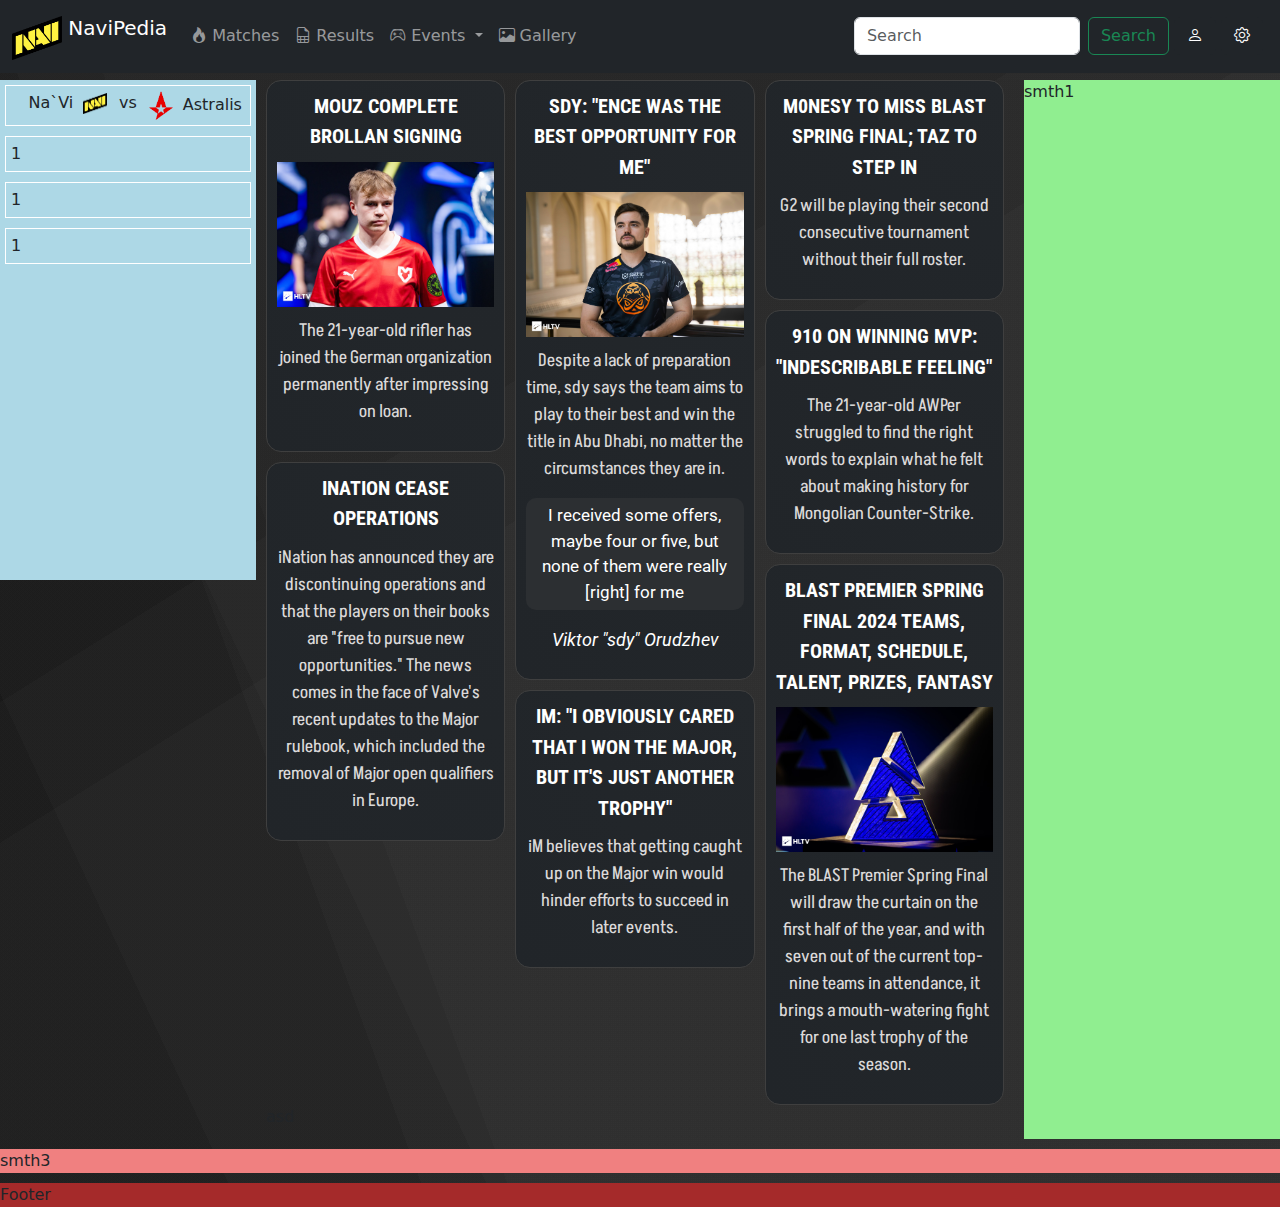
==== index.html @ 89aed293 "first commit" ====
<!DOCTYPE html>
<html lang="en">
<head>
    <meta charset="UTF-8">
    <meta name="viewport" content="width=device-width, initial-scale=1.0">
    <title>NaviPedia</title>
    <link rel="preconnect" href="https://fonts.googleapis.com">
    <link rel="preconnect" href="https://fonts.gstatic.com" crossorigin>
    <link href="https://fonts.googleapis.com/css2?family=Akshar:wght@300..700&family=Bebas+Neue&family=Roboto+Condensed:ital,wght@0,100..900;1,100..900&family=Roboto:ital,wght@0,100;0,300;0,400;0,500;0,700;0,900;1,100;1,300;1,400;1,500;1,700;1,900&display=swap" rel="stylesheet">
    <link rel="icon" href="media/team logo/NAVI_Logo.png">
    <link rel="stylesheet" href="https://cdn.jsdelivr.net/npm/bootstrap-icons@1.11.3/font/bootstrap-icons.min.css">
    <link rel="stylesheet" href="bootstrap-5.3.3-dist\css\bootstrap.min.css">
    <link rel="stylesheet" href="style.css">       
    <script src="bootstrap-5.3.3-dist/js/bootstrap.min.js"></script>
    <script src="bootstrap-5.3.3-dist/js/bootstrap.bundle.min.js"></script>
    <script src="script.js"></script>
</head>
<body>
<header>
<nav class="navbar navbar-expand-lg navbar-dark bg-dark">
  <div class="container-fluid">
    <a class="navbar-brand" href="#"><img src="media/team logo/NAVI_Logo.png" alt="navipedia_logo" class="d-inline-block align-text-top"> NaviPedia</a>
    <button class="navbar-toggler" type="button" data-bs-toggle="offcanvas" data-bs-target="#offcanvasExample" aria-controls="navbarSupportedContent" aria-expanded="false" aria-label="Toggle navigation">
      <span class="navbar-toggler-icon"></span>
    </button>
    <div class="collapse navbar-collapse" id="navbarSupportedContent">
      <ul class="navbar-nav me-auto mb-2 mb-lg-0">
        <li class="nav-item">
          <a class="nav-link" href="#"><i class="bi bi-fire"></i> Matches</a>
        </li>
        <li class="nav-item">
          <a class="nav-link" href="#"><i class="bi bi-file-earmark-spreadsheet"></i> Results</a>
        </li>
        <li class="nav-item dropdown">
          <a class="nav-link dropdown-toggle" href="#" id="navbarDropdown" role="button" data-bs-toggle="dropdown" aria-expanded="false">
            <i class="bi bi-controller"></i> Events
          </a>
          <ul class="dropdown-menu" aria-labelledby="navbarDropdown">
            <li><a class="dropdown-item" href="#">All Events</a></li>
            <li><a class="dropdown-item" href="#">Ongoing</a></li>
            <li><hr class="dropdown-divider"></li>
            <li><a class="dropdown-item" href="#">Archive</a></li>
          </ul>
        </li>
        <li class="nav-item">
          <a class="nav-link" href="#"><i class="bi bi-image"></i> Gallery</a>
        </li>
      </ul>
      <form class="d-flex">
        <input class="form-control me-2" type="search" placeholder="Search" aria-label="Search">
        <button class="btn btn-outline-success" type="submit">Search</button>
      </form>
      <div class="user-wrap">
        <button class="btn btn-dark" type="button">
          <i class="bi bi-person text-white"></i>
        </button>
        <button class="btn btn-dark" type="button">
          <i class="bi bi-gear text-white"></i>
        </button>
      </div>
    </div>
  </div>
</nav>
<div class="offcanvas offcanvas-end" tabindex="-1" id="offcanvasExample" aria-labelledby="offcanvasExampleLabel">
  <div class="offcanvas-header">
    <h5 class="offcanvas-title" id="offcanvasExampleLabel">Menu</h5>
    <div class="user-wrap">
      <button class="btn btn-dark" type="button">
        <i class="bi bi-person text-white"></i>
      </button>
      <button class="btn btn-dark" type="button">
        <i class="bi bi-gear text-white"></i>
      </button>
    </div>
    <button type="button" class="btn-close" data-bs-dismiss="offcanvas" aria-label="Close"></button>
  </div>
  <div class="offcanvas-body" id="offcanvasContent">
    <div class="list-group">
      <button type="button" class="list-group-item list-group-item-action" aria-current="true">
        The current button
      </button>
      <button type="button" class="list-group-item list-group-item-action">News</button>
      <button type="button" class="list-group-item list-group-item-action">Matches</button>
      <button type="button" class="list-group-item list-group-item-action">Results</button>
      <button type="button" class="list-group-item list-group-item-action">Events</button>
      <button type="button" class="list-group-item list-group-item-action">Ranking</button>
      <button type="button" class="list-group-item list-group-item-action">Gallery</button>
    </div>
  </div>
</div>
</header>


<main>
<article>
  <div class="news-container">
    <div class="news-col">
      <div class="news-block">
        <a href="#">
          <p class="news-title">MOUZ COMPLETE BROLLAN SIGNING</p>
          <img src="media/Brollan.png" alt="Brollan">
          <p class="news-text">The 21-year-old rifler has joined the German organization permanently after impressing on loan.</p>
        </a>
      </div>
      <div class="news-block">
        <a href="#">
          <p class="news-title">
            INATION CEASE OPERATIONS
          </p>
          <p class="news-text">
            iNation has announced they are discontinuing operations and that the players on their books are "free to pursue new opportunities." The news comes in the face of Valve's recent updates to the Major rulebook, which included the removal of Major open qualifiers in Europe.
          </p>
        </a>
      </div>
    </div>
    <div class="news-col">
      <div class="news-block">
        <a href="#">
          <p class="news-title">SDY: "ENCE WAS THE BEST OPPORTUNITY FOR ME"</p>
          <img src="media/sdy_ENCE.jpg" alt="sdy">
          <p class="news-text">
            Despite a lack of preparation time, sdy says the team aims to play to their best and win the title in Abu Dhabi, no matter the circumstances they are in.
            <blockquote>
            I received some offers, maybe four or five, but none of them were really [right] for me</blockquote>
            <cite>Viktor "⁠sdy⁠" Orudzhev</cite>
          </p>
        </a>
      </div>
      <div class="news-block">
        <a href="#">
          <p class="news-title">
            IM: "I OBVIOUSLY CARED THAT I WON THE MAJOR, BUT IT'S JUST ANOTHER TROPHY"
          </p>
          <p class="news-text">
            iM believes that getting caught up on the Major win would hinder efforts to succeed in later events.
          </p>
        </a>
      </div>
    </div>
    <div class="news-col">
      <div class="news-block">
        <a href="#">
          <p class="news-title">M0NESY TO MISS BLAST SPRING FINAL; TAZ TO STEP IN</p>
          <p class="news-text">G2 will be playing their second consecutive tournament without their full roster.</p>
        </a>
      </div>
      <div class="news-block">
        <a href="#">
          <p class="news-title">
            910 ON WINNING MVP: "INDESCRIBABLE FEELING"
          </p>
          <p class="news-text">
            The 21-year-old AWPer struggled to find the right words to explain what he felt about making history for Mongolian Counter-Strike.
          </p>
        </a>
      </div>
      <div class="news-block">
        <a href="#">
          <p class="news-title">
            BLAST PREMIER SPRING FINAL 2024 TEAMS, FORMAT, SCHEDULE, TALENT, PRIZES, FANTASY
          </p>
          <img src="media/BlastPremier2.jpg" alt="BlastPremier">
          <p class="news-text">
            The BLAST Premier Spring Final will draw the curtain on the first half of the year, and with seven out of the current top-nine teams in attendance, it brings a mouth-watering fight for one last trophy of the season.
          </p>
        </a>
      </div>
    </div>
  </div>
  asd
</article>
<aside>
  <div class="matches-list">
    <div class="match">
      <div class="team-left">
        <span class="team-name">
          <a href="#">Na`Vi</a>
        </span>
        <span class="team-logo">
          <img src="media/team logo/NAVI_Logo.png" alt="navi">
        </span> 
      </div>
      <div class="versus">vs</div>
      <div class="team-right">
        <span class="team-logo">
          <img src="media/team logo/Astralis_logo.png" alt="Astralis">
        </span>
        <span class="team-name">
          <a href="#">Astralis</a>
        </span>
      </div>
    </div>
    <div class="match">1</div>
    <div class="match">1</div>
    <div class="match">1</div>
  </div>
</aside>
<div class="smth1">smth1</div>
<div class="smth3">smth3</div>
<footer>Footer</footer>

</main>
</body>
</html>
---- style.css ----
body, html {
    height: 100%;
    width: 100%;
}

body {
    margin: 0;
    position: relative;/* елемент буде розташований в нормальному потоці документа, але ви зможете змістити його з цієї позиції, використовуючи властивості top, right, bottom, і left.*/
    background-color: #1b1b1b;/*Основний фон, нижче лише для тестів*/
    /* background-color: #212529;
    background-color: white;  */
    
}

.navbar{
    position: fixed;
    width: 100%;
    z-index: 100;
}

.navbar-brand img{
    width: 50px;
}

.user-wrap{
    margin: 0 5px;
}

a {
    text-decoration: none;
    color: inherit;
}

a:hover {
    color: inherit;
}

.offcanvas {
    background-color: #212529;
    color: white;
}

.offcanvas-body{
    padding: 0;
}

.list-group{
    border-radius:0;
}

.list-group button{
    background-color: #212529;
    color: white;
    border-color: #212529;
}

.list-group button:hover{
    background-color: #2e3236;
    color: white;
}

main{
    padding-top: 70px;
    display: grid;
    gap: 10px;
    grid-template-columns: 20% 1fr 20%;
    /* grid-template-columns: 10% 80% 10%; */
    /* grid-template-columns: repeat(auto-fit, minmax(200px, 1fr)); */
    background-image: linear-gradient(148deg, rgba(15, 15, 15,0.04) 0%, rgba(15, 15, 15,0.04) 35%,rgba(113, 113, 113,0.04) 35%, rgba(113, 113, 113,0.04) 42%,rgba(210, 210, 210,0.04) 42%, rgba(210, 210, 210,0.04) 100%),linear-gradient(70deg, rgba(15, 15, 15,0.04) 0%, rgba(15, 15, 15,0.04) 25%,rgba(113, 113, 113,0.04) 25%, rgba(113, 113, 113,0.04) 30%,rgba(210, 210, 210,0.04) 30%, rgba(210, 210, 210,0.04) 100%),linear-gradient(65deg, rgba(15, 15, 15,0.04) 0%, rgba(15, 15, 15,0.04) 13%,rgba(113, 113, 113,0.04) 13%, rgba(113, 113, 113,0.04) 27%,rgba(210, 210, 210,0.04) 27%, rgba(210, 210, 210,0.04) 100%),linear-gradient(90deg, rgb(27,27,27),rgb(27,27,27));
}

article{
    /* background-color: pink; */
    grid-column: 2;
    grid-row: 2;
    padding-bottom: 10px;
}

aside{
    background-color:lightblue;
    grid-column: 1;
    grid-row: 2;
    height: 500px;
}

.smth1{
    background-color: lightgreen;
    grid-column: 3;
    grid-row: 2;
}

.smth3{
    background-color: lightcoral;
    grid-column: 1/4;
    grid-row: 3;
}

footer{
    background-color: brown;
    grid-column: 1/4;
    grid-row: 4;
}

@media (max-width:800px){
    main {
        grid-template-columns: 30% 1fr;
        grid-template-rows: auto auto auto auto auto;
    }
    header {grid-column: 1 / 3;}
    aside {grid-column: 1 / 2; grid-row: 2;}
    article {grid-column: 2 / 3; grid-row: 2;}
    .smth1 {grid-column: 1 / 3; grid-row: 3;}
    .smth3 {grid-column: 1 / 3; grid-row: 5;}
    footer{grid-column: 1 / 3;grid-row: 6;}
}

@media (max-width: 600px) {
    main {
        display: flex;
        flex-direction: column;
    }
    header,
    article,
    aside,
    .smth,
    .smth3,
    footer {
        grid-column: auto;
        grid-row: auto;
    }
    aside {order: 1;}
    .smth {order: 2;}
    article {order: 3;}
    .smth3 {order: 4;}
    footer {order: 5;}
}

.events-info{
    width: 500px;
    box-shadow: 0px 0px 5px black;
}

.events-carousel{
    width: 100%;
}

.events-info-bottom{
    display: flex;
    flex-direction: row;
    height: 50px;
    width: 100%;
}

.events-info-btn {
    width: 33.33%;
    background-color: #232a30;
    color: white;
    justify-content: center;
    align-items: center;
    display: flex;
    font-size: 18px;
    border-right: 1px solid #505f6c;
    box-shadow: inset 0px 0px 2px black;
}
.events-info-btn:last-child {
    border-right: none;
}
.events-info-btn:hover{
    background-color: #161a1f;
    color:white;
}

/* .bdays-info{
    width: 500px;
} */

.image-container {
    position: relative;
    display: inline-block;
}

.image-container img {
    display: block;
    width: 100%;
    height: auto;
}

.image-container::before {/* РОЗІБРАТИСЯ З ЦИМ */
    content: '';
    position: absolute;
    width: 100%;
    height: 100%;
    box-shadow: inset 0 0 100px rgba(0, 0, 0, 1);
    pointer-events: none;
}


.news-container {
    width:100%;
    display: flex;
    flex-direction: row;
  flex-wrap: wrap; /* Розбиваємо на колонки */
    gap: 10px;
}

.news-col {
    display: flex;
    flex-direction: column;
    width:calc(33.333333% - 10px);
    gap:10px;
}

.news-block {
    border: 1px solid #3f3f3f;
    padding: 10px;
    text-align: center;
    background: radial-gradient(ellipse at 100% 0%, rgba(35, 39, 43, 1) 0%, rgba(33, 37, 41, 1) 100%);
    /* background-color: #212529; */
    color: white;
    font-family: Roboto !important;
    border-radius: 15px;
    transition: 0.5s, 0.5s;
}

.news-block:hover{
    transform: scale(1.03, 1.03);
}

.news-title{
    margin-bottom: 10px;
    font-weight: bold;
    font-size: calc(9px + 17 * (100vw / 1920));
    font-family: Roboto Condensed;
}

.news-text{
    margin-top: 10px;
    font-size: calc(8px + 15 * (100vw / 1920));
    font-family: Akshar;
    color: rgb(219, 217, 217);
}

.news-block img{
    width: 100%;
    box-shadow: inset 0 0 100px rgba(0, 0, 0, 1);
}

@media (min-width: 600px) and (max-width: 900px){
    .news-block img{
        display:none;
    }   

.news-text{
    margin-top: 0;
}
}

blockquote{
    background-color: #2c2f32;
    border-radius:10px;
    padding: 5px;
    font-size: calc(7px + 15 * (100vw / 1920));
}

cite{
    font-size: calc(8px + 15 * (100vw / 1920));
}

/* .item1 { grid-column: 1 / 3; grid-row: 1 / 3; }
.item2 { grid-column: 3 / 5; grid-row: 1 / 4; }
.item3 { grid-column: 5 / 7; grid-row: 1 / 2; }
.item4 { grid-column: 5 / 7; grid-row: 2 / 4; }
.item5 { grid-column: 1 / 3; grid-row: 3 / 5; }
.item6 { grid-column: 3 / 5; grid-row: 4 / 5; }
.item7 { grid-column: 5 / 7; grid-row: 4 / 5; } */

.matches-list{
    display: flex;
    flex-direction: column;
}

.match{
    display: flex;
    flex-direction: row;
    border: 1px solid white;
    margin: 5px;
    padding: 5px;
}

.team-left{
    margin-right: 5%;
    flex: 1;
    text-align: right;
}

.team-right{
    margin-left: 5%;
    text-align: left;
    flex: 1;
}

.team-left img{
    width: 25%;
    margin-left: 5px;
}
.team-right img{
    width: 25%;
    margin-right: 5px;
}
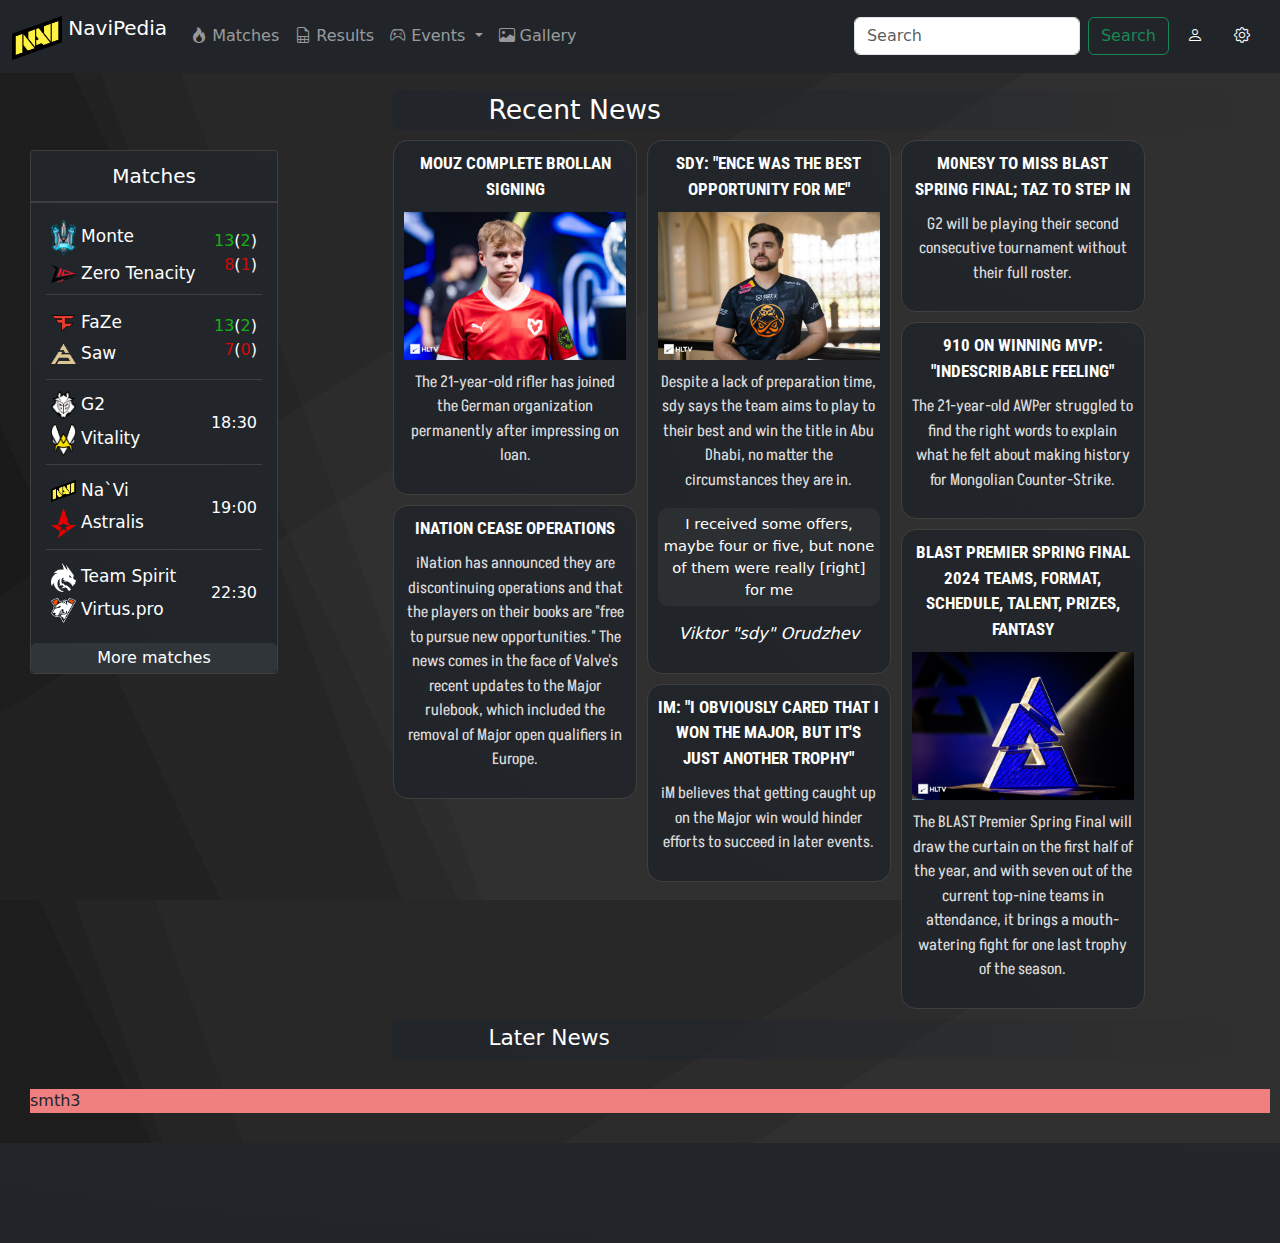
==== commit a4513e2b: "Second commit" ====
--- a/index.html
+++ b/index.html
@@ -93,6 +93,9 @@
 
 <main>
 <article>
+  <div class="news-block-title" id="recent-news">
+    Recent News
+  </div>
   <div class="news-container">
     <div class="news-col">
       <div class="news-block">
@@ -167,38 +170,187 @@
       </div>
     </div>
   </div>
-  asd
+  <div class="news-block-title" id="later-news">
+    Later News
+  </div>
 </article>
 <aside>
+  <p class="matches-title">
+    Matches
+  </p>
   <div class="matches-list">
-    <div class="match">
-      <div class="team-left">
-        <span class="team-name">
-          <a href="#">Na`Vi</a>
-        </span>
-        <span class="team-logo">
-          <img src="media/team logo/NAVI_Logo.png" alt="navi">
-        </span> 
-      </div>
-      <div class="versus">vs</div>
-      <div class="team-right">
-        <span class="team-logo">
-          <img src="media/team logo/Astralis_logo.png" alt="Astralis">
-        </span>
-        <span class="team-name">
-          <a href="#">Astralis</a>
-        </span>
-      </div>
-    </div>
-    <div class="match">1</div>
-    <div class="match">1</div>
-    <div class="match">1</div>
-  </div>
+    <a href="#" class="matches-link">
+      <div class="match">
+        <div class="team-rows">
+          <div class="team-info">
+            <span class="team-logo">
+              <img src="media/team logo/Monte_logo.png" alt="Monte">
+            </span>
+            <span class="team-name">
+              Monte
+            </span>
+          </div>
+          <div class="team-info">
+            <span class="team-logo">
+              <img src="media/team logo/Zero_Tenacity_Logo.png" alt="Zero Tenacity">
+            </span>
+            <span class="team-name">
+              Zero Tenacity
+            </span>
+          </div>
+        </div>
+        <div class="match-info">
+          <div class="match-score">
+            <span class="score-map win">
+              13
+            </span>
+            (
+            <span class="score-game win">
+              2
+            </span>
+            )
+          </div>
+          <div class="match-score">
+            <span class="score-map loose">
+              8
+            </span>
+            (
+            <span class="score-game loose">
+              1
+            </span>
+            )
+          </div>
+        </div>
+      </div>
+    </a>
+    <a href="#" class="matches-link">
+      <div class="match">
+        <div class="team-rows">
+          <div class="team-info">
+            <span class="team-logo">
+              <img src="media/team logo/Faze_Clan.svg" alt="FaZe">
+            </span>
+            <span class="team-name">
+              FaZe
+            </span>
+          </div>
+          <div class="team-info">
+            <span class="team-logo">
+              <img src="media/team logo/SAW_Logo.png" alt="SAW">
+            </span>
+            <span class="team-name">
+              Saw
+            </span>
+          </div>
+        </div>
+        <div class="match-info">
+          <div class="match-score">
+            <span class="score-map win">
+              13
+            </span>
+            (
+            <span class="score-game win">
+              2
+            </span>
+            )
+          </div>
+          <div class="match-score">
+            <span class="score-map loose">
+              7
+            </span>
+            (
+            <span class="score-game loose">
+              0
+            </span>
+            )
+          </div>
+        </div>
+      </div>
+    </a>
+    <a href="#" class="matches-link">
+      <div class="match">
+        <div class="team-rows">
+          <div class="team-info">
+            <span class="team-logo">
+              <img src="media/team logo/G2_Logo.png" alt="g2">
+            </span>
+            <span class="team-name">
+              G2
+            </span>
+          </div>
+          <div class="team-info">
+            <span class="team-logo">
+              <img src="media/team logo/Team_Vitality_logo.png" alt="Vitality">
+            </span>
+            <span class="team-name">
+              Vitality
+            </span>
+          </div>
+        </div>
+        <div class="match-info">
+          18:30
+        </div>
+      </div>
+    </a>
+    <a href="#" class="matches-link">
+      <div class="match">
+        <div class="team-rows">
+          <div class="team-info">
+            <span class="team-logo">
+              <img src="media/team logo/NAVI_Logo.png" alt="navi">
+            </span>
+            <span class="team-name">
+              Na`Vi
+            </span>
+          </div>
+          <div class="team-info">
+            <span class="team-logo">
+              <img src="media/team logo/Astralis_logo.png" alt="Astralis">
+            </span>
+            <span class="team-name">
+              Astralis
+            </span>
+          </div>
+        </div>
+        <div class="match-info">
+          19:00
+        </div>
+      </div>
+    </a>
+    <a href="#" class="matches-link">
+      <div class="match">
+        <div class="team-rows">
+          <div class="team-info">
+            <span class="team-logo">
+              <img src="media/team logo/Team_Spirit_Logo.png" alt="Team Spirit">
+            </span>
+            <span class="team-name">
+              Team Spirit
+            </span>
+          </div>
+          <div class="team-info">
+            <span class="team-logo">
+              <img src="media/team logo/Virtus.pro_Logo.png" alt="Virtus.pro">
+            </span>
+            <span class="team-name">
+              Virtus.pro
+            </span>
+          </div>
+        </div>
+        <div class="match-info">
+          22:30
+        </div>
+      </div>
+    </div>
+  </a>
+  <a href="#" class="button-a">
+    More matches
+  </a>
 </aside>
-<div class="smth1">smth1</div>
 <div class="smth3">smth3</div>
-<footer>Footer</footer>
-
 </main>
+<footer>
+  
+</footer>
 </body>
 </html>--- a/style.css
+++ b/style.css
@@ -9,7 +9,7 @@
     background-color: #1b1b1b;/*Основний фон, нижче лише для тестів*/
     /* background-color: #212529;
     background-color: white;  */
-    
+    background-image: linear-gradient(148deg, rgba(15, 15, 15,0.04) 0%, rgba(15, 15, 15,0.04) 35%,rgba(113, 113, 113,0.04) 35%, rgba(113, 113, 113,0.04) 42%,rgba(210, 210, 210,0.04) 42%, rgba(210, 210, 210,0.04) 100%),linear-gradient(70deg, rgba(15, 15, 15,0.04) 0%, rgba(15, 15, 15,0.04) 25%,rgba(113, 113, 113,0.04) 25%, rgba(113, 113, 113,0.04) 30%,rgba(210, 210, 210,0.04) 30%, rgba(210, 210, 210,0.04) 100%),linear-gradient(65deg, rgba(15, 15, 15,0.04) 0%, rgba(15, 15, 15,0.04) 13%,rgba(113, 113, 113,0.04) 13%, rgba(113, 113, 113,0.04) 27%,rgba(210, 210, 210,0.04) 27%, rgba(210, 210, 210,0.04) 100%),linear-gradient(90deg, rgb(27,27,27),rgb(27,27,27));
 }
 
 .navbar{
@@ -52,6 +52,11 @@
     background-color: #212529;
     color: white;
     border-color: #212529;
+    border-bottom: 1px solid #3f3f3f;
+}
+
+.list-group button:first-child{
+    border-top: 1px solid #3f3f3f;
 }
 
 .list-group button:hover{
@@ -60,33 +65,31 @@
 }
 
 main{
-    padding-top: 70px;
+    padding: 70px 10px 30px 30px;
     display: grid;
-    gap: 10px;
-    grid-template-columns: 20% 1fr 20%;
+    gap: 20px;
+    grid-template-columns: 20% 1fr;
     /* grid-template-columns: 10% 80% 10%; */
     /* grid-template-columns: repeat(auto-fit, minmax(200px, 1fr)); */
-    background-image: linear-gradient(148deg, rgba(15, 15, 15,0.04) 0%, rgba(15, 15, 15,0.04) 35%,rgba(113, 113, 113,0.04) 35%, rgba(113, 113, 113,0.04) 42%,rgba(210, 210, 210,0.04) 42%, rgba(210, 210, 210,0.04) 100%),linear-gradient(70deg, rgba(15, 15, 15,0.04) 0%, rgba(15, 15, 15,0.04) 25%,rgba(113, 113, 113,0.04) 25%, rgba(113, 113, 113,0.04) 30%,rgba(210, 210, 210,0.04) 30%, rgba(210, 210, 210,0.04) 100%),linear-gradient(65deg, rgba(15, 15, 15,0.04) 0%, rgba(15, 15, 15,0.04) 13%,rgba(113, 113, 113,0.04) 13%, rgba(113, 113, 113,0.04) 27%,rgba(210, 210, 210,0.04) 27%, rgba(210, 210, 210,0.04) 100%),linear-gradient(90deg, rgb(27,27,27),rgb(27,27,27));
+    
 }
 
 article{
-    /* background-color: pink; */
     grid-column: 2;
     grid-row: 2;
     padding-bottom: 10px;
 }
 
 aside{
-    background-color:lightblue;
+    /* background-color:#2d3844; */
+    background: radial-gradient(ellipse at 100% 0%, rgba(35, 39, 43, 1) 0%, rgba(33, 37, 41, 1) 100%);
+    color: white;
     grid-column: 1;
     grid-row: 2;
-    height: 500px;
-}
-
-.smth1{
-    background-color: lightgreen;
-    grid-column: 3;
-    grid-row: 2;
+    height: fit-content;
+    border-radius: 4px;
+    border: 1px solid #3f3f3f;
+    margin-top: 60px;
 }
 
 .smth3{
@@ -96,9 +99,251 @@
 }
 
 footer{
-    background-color: brown;
-    grid-column: 1/4;
-    grid-row: 4;
+    background: radial-gradient(ellipse at 100% 0%, rgba(35, 39, 43, 1) 0%, rgba(33, 37, 41, 1) 100%);
+    height: 100px;
+    color: white;
+}
+
+.events-info{
+    width: 500px;
+    box-shadow: 0px 0px 5px black;
+}
+
+.events-carousel{
+    width: 100%;
+}
+
+.events-info-bottom{
+    display: flex;
+    flex-direction: row;
+    height: 50px;
+    width: 100%;
+}
+
+.events-info-btn {
+    width: 33.33%;
+    background-color: #232a30;
+    color: white;
+    justify-content: center;
+    align-items: center;
+    display: flex;
+    font-size: 18px;
+    border-right: 1px solid #505f6c;
+    box-shadow: inset 0px 0px 2px black;
+}
+.events-info-btn:last-child {
+    border-right: none;
+}
+.events-info-btn:hover{
+    background-color: #161a1f;
+    color:white;
+}
+
+.image-container {
+    position: relative;
+    display: inline-block;
+}
+
+.image-container img {
+    display: block;
+    width: 100%;
+    height: auto;
+}
+
+.image-container::before {/* РОЗІБРАТИСЯ З ЦИМ */
+    content: '';
+    position: absolute;
+    width: 100%;
+    height: 100%;
+    box-shadow: inset 0 0 100px rgba(0, 0, 0, 1);
+    pointer-events: none;
+}
+
+.news-block-title{
+    display: flex;
+    align-items: center;
+    padding-left: 10%;
+    color: white;
+    background: linear-gradient(90deg, rgba(34, 38, 43, 1) 0%, rgba(34, 38, 43, 0) 100%);
+    /* border: 1px solid #3f3f3f; */
+    height: 40px;
+    border-radius: 4px;
+    margin-left: 10%;
+}
+
+#recent-news{
+    font-size: calc(18px + 13 * (100vw / 1920));
+}
+
+#later-news{
+    font-size: calc(15px + 10 * (100vw / 1920));
+    height: 40px;
+}
+
+.news-container {
+    width:90%;
+    display: flex;
+    flex-direction: row;
+    flex-wrap: wrap;
+    gap: 10px;
+    margin: 10px 0;
+    padding-left: 10%;
+}
+
+.news-col {
+    display: flex;
+    flex-direction: column;
+    width:calc(33.333333% - 10px);
+    gap:10px;
+}
+
+.news-block {
+    border: 1px solid #3f3f3f;
+    padding: 10px;
+    text-align: center;
+    background: radial-gradient(ellipse at 100% 0%, rgba(35, 39, 43, 1) 0%, rgba(33, 37, 41, 1) 100%);
+    /* background-color: #212529; */
+    color: white;
+    border-radius: 15px;
+    transition: 0.5s, 0.5s;
+}
+
+.news-block:hover{
+    transform: scale(1.03, 1.03);
+}
+
+.news-title{
+    margin-bottom: 10px;
+    font-weight: bold;
+    font-size: calc(7px + 15 * (100vw / 1920));
+    font-family: Roboto Condensed;
+}
+
+.news-text{
+    margin-top: 10px;
+    font-size: calc(7px + 14 * (100vw / 1920));
+    font-family: Akshar;
+    color: rgb(219, 217, 217);
+}
+
+.news-block img{
+    width: 100%;
+    box-shadow: inset 0 0 100px rgba(0, 0, 0, 1);
+}
+
+blockquote{
+    background-color: #2c2f32;
+    border-radius:10px;
+    padding: 5px;
+    font-size: calc(6px + 13 * (100vw / 1920));
+}
+
+cite{
+    font-size: calc(7px + 14 * (100vw / 1920));
+}
+
+.matches-title{
+    margin: 10px 0 0 0;
+    padding-bottom: 10px;
+    display: flex;
+    align-items: center;
+    justify-content: center;
+    font-size: calc(14px + 9 * (100vw / 1920));
+    border-bottom: 2px solid #3f3f3f;
+    background-color: #22262B;
+}
+
+.matches-list{
+    display: flex;
+    flex-direction: column;
+    gap: 15px;
+    padding: 15px;
+}
+
+.match{
+    display: flex;
+    flex-direction: row;
+    padding: 5px;
+    height: 70px;
+    justify-content: space-between;
+    align-items: center;
+    position: relative;
+}
+
+.matches-link {
+    position: relative;
+}
+
+.matches-link::after {
+    content: '';
+    position: absolute;
+    left: 0;
+    bottom: -7px;
+    width: 100%;
+    border-bottom: 1px solid #3f3f3f;
+}
+
+.matches-link:nth-last-child(1)::after {
+    content: none;
+}
+
+.matches-link:hover{
+    background-color: #292D30;
+}
+
+.team-rows{
+    display: flex;
+    flex-direction: column;
+    gap: 5px;
+    /* border: 1px solid red; */
+}
+
+.team-logo img{
+    width: 25px;
+}
+
+.team-name{
+    font-size: calc(11px + 9 * (100vw / 1920));
+}
+
+.match-info{
+    display: flex;
+    flex-direction: column;
+    align-items: flex-end;
+    justify-content: right;
+    /* border: 1px solid blue; */
+}
+
+.match-score{
+    display: flex;
+    flex-direction: row;
+}
+
+.win{
+    color: rgb(20, 179, 20);
+}
+
+.loose{
+    color: #cb0c0c;
+}
+
+.button-a {
+    display: flex;
+    font-size: 16px;
+    color: white;
+    background-color: #303539;
+    align-items: center;
+    justify-content: center;
+    border-radius: 5px;
+    border: 1px solid #303539;
+    transition: background-color 0.3s, border-color 0.3s;
+    width: 100%;
+    height: 30px;
+}
+
+.button-a:hover {
+    background-color: #292D30;
+    border-color: #292D30;
 }
 
 @media (max-width:800px){
@@ -133,116 +378,26 @@
     article {order: 3;}
     .smth3 {order: 4;}
     footer {order: 5;}
-}
-
-.events-info{
-    width: 500px;
-    box-shadow: 0px 0px 5px black;
-}
-
-.events-carousel{
-    width: 100%;
-}
-
-.events-info-bottom{
-    display: flex;
-    flex-direction: row;
-    height: 50px;
-    width: 100%;
-}
-
-.events-info-btn {
-    width: 33.33%;
-    background-color: #232a30;
-    color: white;
-    justify-content: center;
-    align-items: center;
-    display: flex;
-    font-size: 18px;
-    border-right: 1px solid #505f6c;
-    box-shadow: inset 0px 0px 2px black;
-}
-.events-info-btn:last-child {
-    border-right: none;
-}
-.events-info-btn:hover{
-    background-color: #161a1f;
-    color:white;
-}
-
-/* .bdays-info{
-    width: 500px;
-} */
-
-.image-container {
-    position: relative;
-    display: inline-block;
-}
-
-.image-container img {
-    display: block;
-    width: 100%;
-    height: auto;
-}
-
-.image-container::before {/* РОЗІБРАТИСЯ З ЦИМ */
-    content: '';
-    position: absolute;
-    width: 100%;
-    height: 100%;
-    box-shadow: inset 0 0 100px rgba(0, 0, 0, 1);
-    pointer-events: none;
-}
-
-
-.news-container {
-    width:100%;
-    display: flex;
-    flex-direction: row;
-  flex-wrap: wrap; /* Розбиваємо на колонки */
-    gap: 10px;
-}
-
-.news-col {
-    display: flex;
-    flex-direction: column;
-    width:calc(33.333333% - 10px);
-    gap:10px;
-}
-
-.news-block {
-    border: 1px solid #3f3f3f;
-    padding: 10px;
-    text-align: center;
-    background: radial-gradient(ellipse at 100% 0%, rgba(35, 39, 43, 1) 0%, rgba(33, 37, 41, 1) 100%);
-    /* background-color: #212529; */
-    color: white;
-    font-family: Roboto !important;
-    border-radius: 15px;
-    transition: 0.5s, 0.5s;
-}
-
-.news-block:hover{
-    transform: scale(1.03, 1.03);
-}
-
-.news-title{
-    margin-bottom: 10px;
-    font-weight: bold;
-    font-size: calc(9px + 17 * (100vw / 1920));
-    font-family: Roboto Condensed;
-}
-
-.news-text{
-    margin-top: 10px;
-    font-size: calc(8px + 15 * (100vw / 1920));
-    font-family: Akshar;
-    color: rgb(219, 217, 217);
-}
-
-.news-block img{
-    width: 100%;
-    box-shadow: inset 0 0 100px rgba(0, 0, 0, 1);
+
+    aside{
+        margin-top: 10px;
+    }
+
+    .matches-list{
+        height: 120px;
+        display: flex;
+        flex-direction: row;
+        overflow-x: scroll;
+    }
+
+    .match{
+        width: 200px;
+    }
+
+    .matches-link::after {
+        border: none;
+    }
+
 }
 
 @media (min-width: 600px) and (max-width: 900px){
@@ -253,57 +408,4 @@
 .news-text{
     margin-top: 0;
 }
-}
-
-blockquote{
-    background-color: #2c2f32;
-    border-radius:10px;
-    padding: 5px;
-    font-size: calc(7px + 15 * (100vw / 1920));
-}
-
-cite{
-    font-size: calc(8px + 15 * (100vw / 1920));
-}
-
-/* .item1 { grid-column: 1 / 3; grid-row: 1 / 3; }
-.item2 { grid-column: 3 / 5; grid-row: 1 / 4; }
-.item3 { grid-column: 5 / 7; grid-row: 1 / 2; }
-.item4 { grid-column: 5 / 7; grid-row: 2 / 4; }
-.item5 { grid-column: 1 / 3; grid-row: 3 / 5; }
-.item6 { grid-column: 3 / 5; grid-row: 4 / 5; }
-.item7 { grid-column: 5 / 7; grid-row: 4 / 5; } */
-
-.matches-list{
-    display: flex;
-    flex-direction: column;
-}
-
-.match{
-    display: flex;
-    flex-direction: row;
-    border: 1px solid white;
-    margin: 5px;
-    padding: 5px;
-}
-
-.team-left{
-    margin-right: 5%;
-    flex: 1;
-    text-align: right;
-}
-
-.team-right{
-    margin-left: 5%;
-    text-align: left;
-    flex: 1;
-}
-
-.team-left img{
-    width: 25%;
-    margin-left: 5px;
-}
-.team-right img{
-    width: 25%;
-    margin-right: 5px;
-}
+}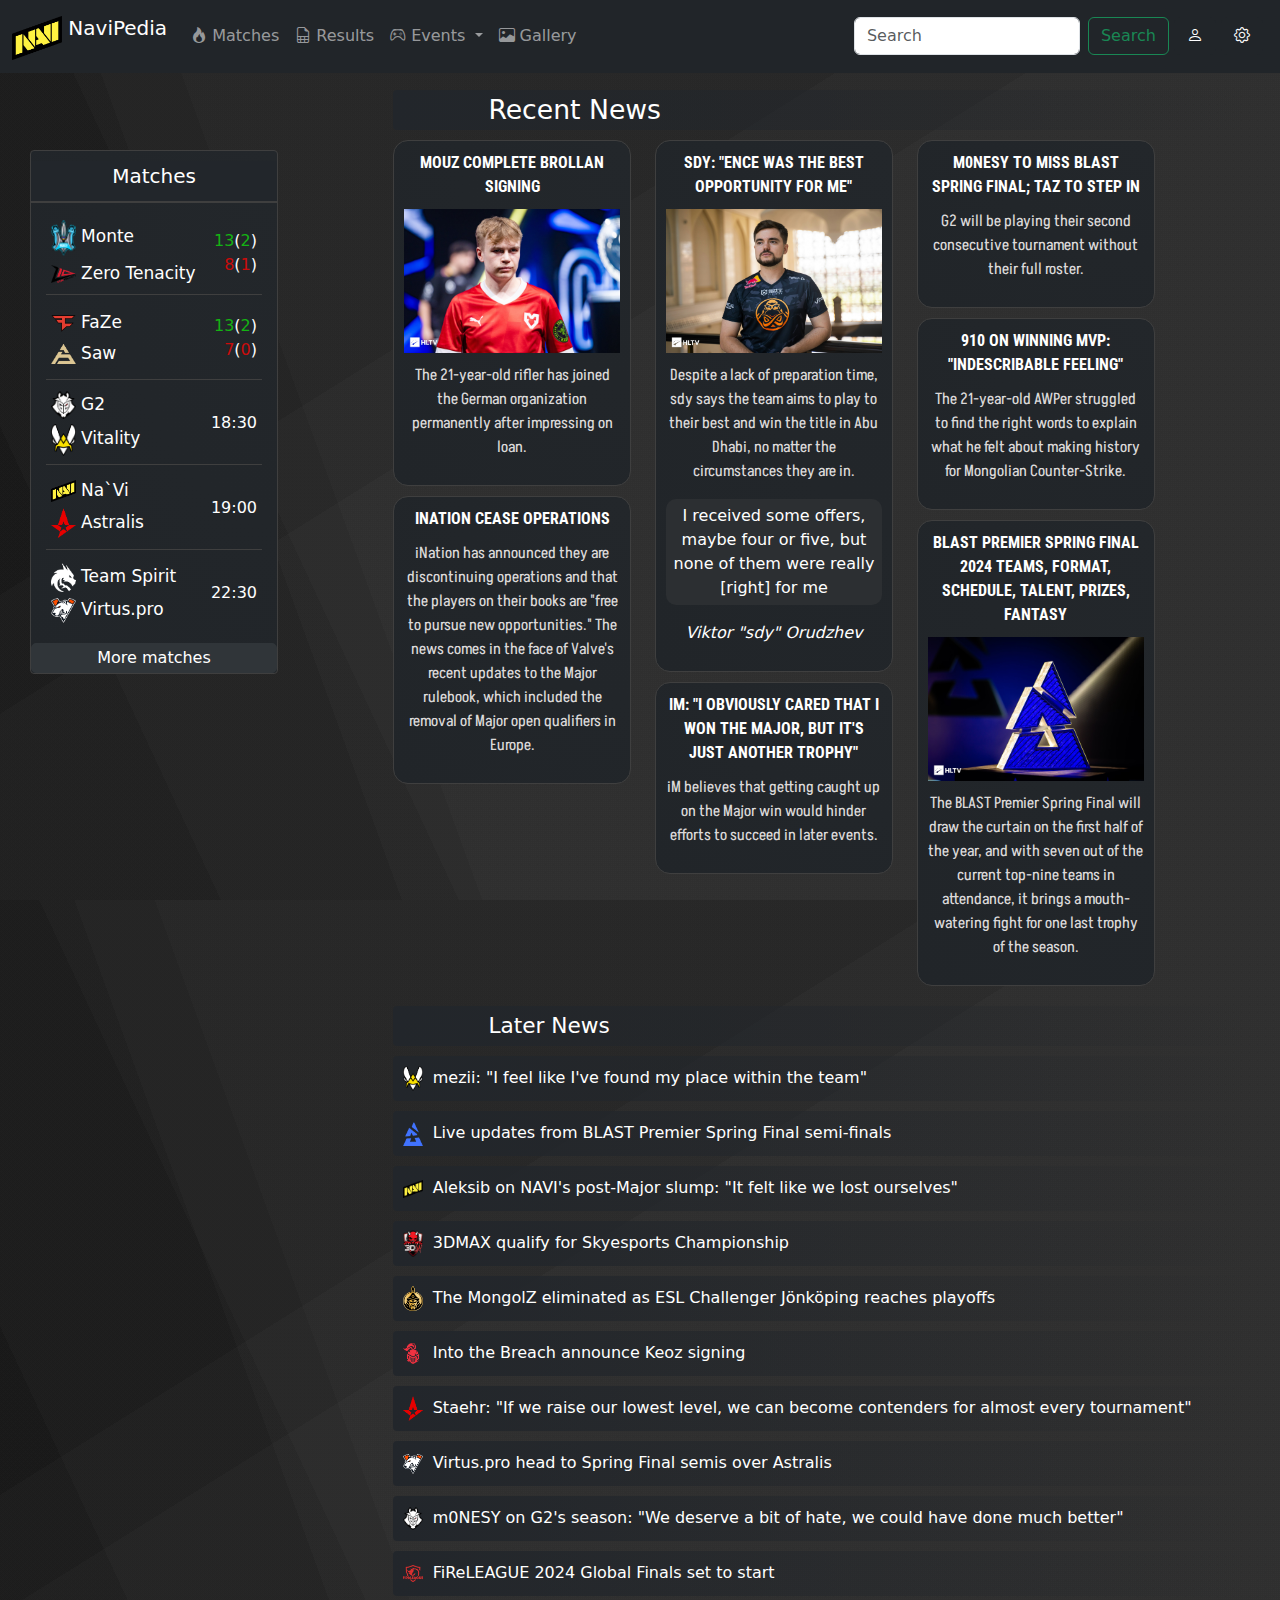
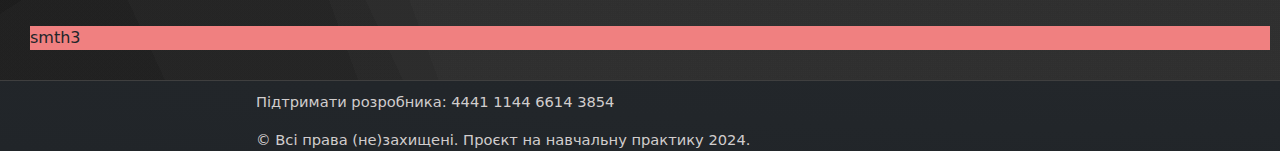
==== commit 74ce7b58: "Додано пізніші новини" ====
--- a/index.html
+++ b/index.html
@@ -97,260 +97,371 @@
     Recent News
   </div>
   <div class="news-container">
-    <div class="news-col">
-      <div class="news-block">
-        <a href="#">
-          <p class="news-title">MOUZ COMPLETE BROLLAN SIGNING</p>
-          <img src="media/Brollan.png" alt="Brollan">
-          <p class="news-text">The 21-year-old rifler has joined the German organization permanently after impressing on loan.</p>
-        </a>
-      </div>
-      <div class="news-block">
-        <a href="#">
-          <p class="news-title">
-            INATION CEASE OPERATIONS
-          </p>
-          <p class="news-text">
-            iNation has announced they are discontinuing operations and that the players on their books are "free to pursue new opportunities." The news comes in the face of Valve's recent updates to the Major rulebook, which included the removal of Major open qualifiers in Europe.
-          </p>
-        </a>
-      </div>
-    </div>
-    <div class="news-col">
-      <div class="news-block">
-        <a href="#">
-          <p class="news-title">SDY: "ENCE WAS THE BEST OPPORTUNITY FOR ME"</p>
-          <img src="media/sdy_ENCE.jpg" alt="sdy">
-          <p class="news-text">
-            Despite a lack of preparation time, sdy says the team aims to play to their best and win the title in Abu Dhabi, no matter the circumstances they are in.
-            <blockquote>
-            I received some offers, maybe four or five, but none of them were really [right] for me</blockquote>
-            <cite>Viktor "⁠sdy⁠" Orudzhev</cite>
-          </p>
-        </a>
-      </div>
-      <div class="news-block">
-        <a href="#">
-          <p class="news-title">
-            IM: "I OBVIOUSLY CARED THAT I WON THE MAJOR, BUT IT'S JUST ANOTHER TROPHY"
-          </p>
-          <p class="news-text">
-            iM believes that getting caught up on the Major win would hinder efforts to succeed in later events.
-          </p>
-        </a>
-      </div>
-    </div>
-    <div class="news-col">
-      <div class="news-block">
-        <a href="#">
-          <p class="news-title">M0NESY TO MISS BLAST SPRING FINAL; TAZ TO STEP IN</p>
-          <p class="news-text">G2 will be playing their second consecutive tournament without their full roster.</p>
-        </a>
-      </div>
-      <div class="news-block">
-        <a href="#">
-          <p class="news-title">
-            910 ON WINNING MVP: "INDESCRIBABLE FEELING"
-          </p>
-          <p class="news-text">
-            The 21-year-old AWPer struggled to find the right words to explain what he felt about making history for Mongolian Counter-Strike.
-          </p>
-        </a>
-      </div>
-      <div class="news-block">
-        <a href="#">
-          <p class="news-title">
-            BLAST PREMIER SPRING FINAL 2024 TEAMS, FORMAT, SCHEDULE, TALENT, PRIZES, FANTASY
-          </p>
-          <img src="media/BlastPremier2.jpg" alt="BlastPremier">
-          <p class="news-text">
-            The BLAST Premier Spring Final will draw the curtain on the first half of the year, and with seven out of the current top-nine teams in attendance, it brings a mouth-watering fight for one last trophy of the season.
-          </p>
-        </a>
+    <div class="row">
+      <div class="col-md-4">
+        <div class="news-col">
+          <div class="news-block">
+            <a href="#">
+              <p class="news-title">MOUZ COMPLETE BROLLAN SIGNING</p>
+              <img src="media/Brollan.png" alt="Brollan">
+              <p class="news-text">The 21-year-old rifler has joined the German organization permanently after impressing on loan.</p>
+            </a>
+          </div>
+          <div class="news-block">
+            <a href="#">
+              <p class="news-title">
+                INATION CEASE OPERATIONS
+              </p>
+              <p class="news-text">
+                iNation has announced they are discontinuing operations and that the players on their books are "free to pursue new opportunities." The news comes in the face of Valve's recent updates to the Major rulebook, which included the removal of Major open qualifiers in Europe.
+              </p>
+            </a>
+          </div>
+        </div>
+      </div>
+      <div class="col-md-4">
+        <div class="news-col">
+          <div class="news-block">
+            <a href="#">
+              <p class="news-title">SDY: "ENCE WAS THE BEST OPPORTUNITY FOR ME"</p>
+              <img src="media/sdy_ENCE.jpg" alt="sdy">
+              <p class="news-text">
+                Despite a lack of preparation time, sdy says the team aims to play to their best and win the title in Abu Dhabi, no matter the circumstances they are in.
+                <blockquote>
+                I received some offers, maybe four or five, but none of them were really [right] for me</blockquote>
+                <cite>Viktor "⁠sdy⁠" Orudzhev</cite>
+              </p>
+            </a>
+          </div>
+          <div class="news-block">
+            <a href="#">
+              <p class="news-title">
+                IM: "I OBVIOUSLY CARED THAT I WON THE MAJOR, BUT IT'S JUST ANOTHER TROPHY"
+              </p>
+              <p class="news-text">
+                iM believes that getting caught up on the Major win would hinder efforts to succeed in later events.
+              </p>
+            </a>
+          </div>
+        </div>
+      </div>
+      <div class="col-md-4">
+        <div class="news-col">
+          <div class="news-block">
+            <a href="#">
+              <p class="news-title">M0NESY TO MISS BLAST SPRING FINAL; TAZ TO STEP IN</p>
+              <p class="news-text">G2 will be playing their second consecutive tournament without their full roster.</p>
+            </a>
+          </div>
+          <div class="news-block">
+            <a href="#">
+              <p class="news-title">
+                910 ON WINNING MVP: "INDESCRIBABLE FEELING"
+              </p>
+              <p class="news-text">
+                The 21-year-old AWPer struggled to find the right words to explain what he felt about making history for Mongolian Counter-Strike.
+              </p>
+            </a>
+          </div>
+          <div class="news-block">
+            <a href="#">
+              <p class="news-title">
+                BLAST PREMIER SPRING FINAL 2024 TEAMS, FORMAT, SCHEDULE, TALENT, PRIZES, FANTASY
+              </p>
+              <img src="media/BlastPremier2.jpg" alt="BlastPremier">
+              <p class="news-text">
+                The BLAST Premier Spring Final will draw the curtain on the first half of the year, and with seven out of the current top-nine teams in attendance, it brings a mouth-watering fight for one last trophy of the season.
+              </p>
+            </a>
+          </div>
+        </div>
       </div>
     </div>
   </div>
   <div class="news-block-title" id="later-news">
     Later News
   </div>
+  <a href="#" class="later-news-block-a">
+    <div class="later-news-block">
+      <div class="later-news-logo">
+        <img src="media/team logo/Team_Vitality_logo.png" alt="Vitality">
+      </div>
+      <div class="later-news-text">
+        mezii: "I feel like I've found my place within the team"
+      </div>
+    </div>
+  </a>
+  <a href="#" class="later-news-block-a">
+    <div class="later-news-block">
+      <div class="later-news-logo">
+        <img src="media/team logo/Blast.png" alt="Blast">
+      </div>
+      <div class="later-news-text">
+        Live updates from BLAST Premier Spring Final semi-finals
+      </div>
+    </div>
+  </a>
+  <a href="#" class="later-news-block-a">
+    <div class="later-news-block">
+      <div class="later-news-logo">
+        <img src="media/team logo/NAVI_Logo.png" alt="navi">
+      </div>
+      <div class="later-news-text">
+        Aleksib on NAVI's post-Major slump: "It felt like we lost ourselves"
+      </div>
+    </div>
+  </a>
+  <a href="#" class="later-news-block-a">
+    <div class="later-news-block">
+      <div class="later-news-logo">
+        <img src="media/team logo/3DMAX_logo.png" alt="3DMAX">
+      </div>
+      <div class="later-news-text">
+        3DMAX qualify for Skyesports Championship
+      </div>
+    </div>
+  </a>
+  <a href="#" class="later-news-block-a">
+    <div class="later-news-block">
+      <div class="later-news-logo">
+        <img src="media/team logo/The_MongolZ_logo.png" alt="The MongolZ">
+      </div>
+      <div class="later-news-text">
+        The MongolZ eliminated as ESL Challenger Jönköping reaches playoffs
+      </div>
+    </div>
+  </a>
+  <a href="#" class="later-news-block-a">
+    <div class="later-news-block">
+      <div class="later-news-logo">
+        <img src="media/team logo/Into_The_Breach_logo.png" alt="Into the Breach">
+      </div>
+      <div class="later-news-text">
+        Into the Breach announce Keoz signing
+      </div>
+    </div>
+  </a>
+  <a href="#" class="later-news-block-a">
+    <div class="later-news-block">
+      <div class="later-news-logo">
+        <img src="media/team logo/Astralis_logo.png" alt="Astralis">
+      </div>
+      <div class="later-news-text">
+        Staehr: "If we raise our lowest level, we can become contenders for almost every tournament"
+      </div>
+    </div>
+  </a>
+  <a href="#" class="later-news-block-a">
+    <div class="later-news-block">
+      <div class="later-news-logo">
+        <img src="media/team logo/Virtus.pro_Logo.png" alt="Virtus.pro">
+      </div>
+      <div class="later-news-text">
+        Virtus.pro head to Spring Final semis over Astralis
+      </div>
+    </div>
+  </a>
+  <a href="#" class="later-news-block-a">
+    <div class="later-news-block">
+      <div class="later-news-logo">
+        <img src="media/team logo/G2_Logo.png" alt="G2">
+      </div>
+      <div class="later-news-text">
+        m0NESY on G2's season: "We deserve a bit of hate, we could have done much better"
+      </div>
+    </div>
+  </a>
+  <a href="#" class="later-news-block-a">
+    <div class="later-news-block">
+      <div class="later-news-logo">
+        <img src="media/team logo/FiReLEAGUE_logo.png" alt="FiReLEAGUE">
+      </div>
+      <div class="later-news-text">
+        FiReLEAGUE 2024 Global Finals set to start
+      </div>
+    </div>
+  </a>
 </article>
 <aside>
-  <p class="matches-title">
-    Matches
-  </p>
-  <div class="matches-list">
-    <a href="#" class="matches-link">
-      <div class="match">
-        <div class="team-rows">
-          <div class="team-info">
-            <span class="team-logo">
-              <img src="media/team logo/Monte_logo.png" alt="Monte">
-            </span>
-            <span class="team-name">
-              Monte
-            </span>
-          </div>
-          <div class="team-info">
-            <span class="team-logo">
-              <img src="media/team logo/Zero_Tenacity_Logo.png" alt="Zero Tenacity">
-            </span>
-            <span class="team-name">
-              Zero Tenacity
-            </span>
-          </div>
-        </div>
-        <div class="match-info">
-          <div class="match-score">
-            <span class="score-map win">
-              13
-            </span>
-            (
-            <span class="score-game win">
-              2
-            </span>
-            )
-          </div>
-          <div class="match-score">
-            <span class="score-map loose">
-              8
-            </span>
-            (
-            <span class="score-game loose">
-              1
-            </span>
-            )
+  <div class="matches">
+    <p class="matches-title">
+      Matches
+    </p>
+    <div class="matches-list">
+      <a href="#" class="matches-link">
+        <div class="match">
+          <div class="team-rows">
+            <div class="team-info">
+              <span class="team-logo">
+                <img src="media/team logo/Monte_logo.png" alt="Monte">
+              </span>
+              <span class="team-name">
+                Monte
+              </span>
+            </div>
+            <div class="team-info">
+              <span class="team-logo">
+                <img src="media/team logo/Zero_Tenacity_Logo.png" alt="Zero Tenacity">
+              </span>
+              <span class="team-name">
+                Zero Tenacity
+              </span>
+            </div>
+          </div>
+          <div class="match-info">
+            <div class="match-score">
+              <span class="score-map win">
+                13
+              </span>
+              (
+              <span class="score-game win">
+                2
+              </span>
+              )
+            </div>
+            <div class="match-score">
+              <span class="score-map loose">
+                8
+              </span>
+              (
+              <span class="score-game loose">
+                1
+              </span>
+              )
+            </div>
+          </div>
+        </div>
+      </a>
+      <a href="#" class="matches-link">
+        <div class="match">
+          <div class="team-rows">
+            <div class="team-info">
+              <span class="team-logo">
+                <img src="media/team logo/Faze_Clan.svg" alt="FaZe">
+              </span>
+              <span class="team-name">
+                FaZe
+              </span>
+            </div>
+            <div class="team-info">
+              <span class="team-logo">
+                <img src="media/team logo/SAW_Logo.png" alt="SAW">
+              </span>
+              <span class="team-name">
+                Saw
+              </span>
+            </div>
+          </div>
+          <div class="match-info">
+            <div class="match-score">
+              <span class="score-map win">
+                13
+              </span>
+              (
+              <span class="score-game win">
+                2
+              </span>
+              )
+            </div>
+            <div class="match-score">
+              <span class="score-map loose">
+                7
+              </span>
+              (
+              <span class="score-game loose">
+                0
+              </span>
+              )
+            </div>
+          </div>
+        </div>
+      </a>
+      <a href="#" class="matches-link">
+        <div class="match">
+          <div class="team-rows">
+            <div class="team-info">
+              <span class="team-logo">
+                <img src="media/team logo/G2_Logo.png" alt="g2">
+              </span>
+              <span class="team-name">
+                G2
+              </span>
+            </div>
+            <div class="team-info">
+              <span class="team-logo">
+                <img src="media/team logo/Team_Vitality_logo.png" alt="Vitality">
+              </span>
+              <span class="team-name">
+                Vitality
+              </span>
+            </div>
+          </div>
+          <div class="match-info">
+            18:30
+          </div>
+        </div>
+      </a>
+      <a href="#" class="matches-link">
+        <div class="match">
+          <div class="team-rows">
+            <div class="team-info">
+              <span class="team-logo">
+                <img src="media/team logo/NAVI_Logo.png" alt="navi">
+              </span>
+              <span class="team-name">
+                Na`Vi
+              </span>
+            </div>
+            <div class="team-info">
+              <span class="team-logo">
+                <img src="media/team logo/Astralis_logo.png" alt="Astralis">
+              </span>
+              <span class="team-name">
+                Astralis
+              </span>
+            </div>
+          </div>
+          <div class="match-info">
+            19:00
+          </div>
+        </div>
+      </a>
+      <a href="#" class="matches-link">
+        <div class="match">
+          <div class="team-rows">
+            <div class="team-info">
+              <span class="team-logo">
+                <img src="media/team logo/Team_Spirit_Logo.png" alt="Team Spirit">
+              </span>
+              <span class="team-name">
+                Team Spirit
+              </span>
+            </div>
+            <div class="team-info">
+              <span class="team-logo">
+                <img src="media/team logo/Virtus.pro_Logo.png" alt="Virtus.pro">
+              </span>
+              <span class="team-name">
+                Virtus.pro
+              </span>
+            </div>
+          </div>
+          <div class="match-info">
+            22:30
           </div>
         </div>
       </div>
     </a>
-    <a href="#" class="matches-link">
-      <div class="match">
-        <div class="team-rows">
-          <div class="team-info">
-            <span class="team-logo">
-              <img src="media/team logo/Faze_Clan.svg" alt="FaZe">
-            </span>
-            <span class="team-name">
-              FaZe
-            </span>
-          </div>
-          <div class="team-info">
-            <span class="team-logo">
-              <img src="media/team logo/SAW_Logo.png" alt="SAW">
-            </span>
-            <span class="team-name">
-              Saw
-            </span>
-          </div>
-        </div>
-        <div class="match-info">
-          <div class="match-score">
-            <span class="score-map win">
-              13
-            </span>
-            (
-            <span class="score-game win">
-              2
-            </span>
-            )
-          </div>
-          <div class="match-score">
-            <span class="score-map loose">
-              7
-            </span>
-            (
-            <span class="score-game loose">
-              0
-            </span>
-            )
-          </div>
-        </div>
-      </div>
+    <a href="#" class="button-a">
+      More matches
     </a>
-    <a href="#" class="matches-link">
-      <div class="match">
-        <div class="team-rows">
-          <div class="team-info">
-            <span class="team-logo">
-              <img src="media/team logo/G2_Logo.png" alt="g2">
-            </span>
-            <span class="team-name">
-              G2
-            </span>
-          </div>
-          <div class="team-info">
-            <span class="team-logo">
-              <img src="media/team logo/Team_Vitality_logo.png" alt="Vitality">
-            </span>
-            <span class="team-name">
-              Vitality
-            </span>
-          </div>
-        </div>
-        <div class="match-info">
-          18:30
-        </div>
-      </div>
-    </a>
-    <a href="#" class="matches-link">
-      <div class="match">
-        <div class="team-rows">
-          <div class="team-info">
-            <span class="team-logo">
-              <img src="media/team logo/NAVI_Logo.png" alt="navi">
-            </span>
-            <span class="team-name">
-              Na`Vi
-            </span>
-          </div>
-          <div class="team-info">
-            <span class="team-logo">
-              <img src="media/team logo/Astralis_logo.png" alt="Astralis">
-            </span>
-            <span class="team-name">
-              Astralis
-            </span>
-          </div>
-        </div>
-        <div class="match-info">
-          19:00
-        </div>
-      </div>
-    </a>
-    <a href="#" class="matches-link">
-      <div class="match">
-        <div class="team-rows">
-          <div class="team-info">
-            <span class="team-logo">
-              <img src="media/team logo/Team_Spirit_Logo.png" alt="Team Spirit">
-            </span>
-            <span class="team-name">
-              Team Spirit
-            </span>
-          </div>
-          <div class="team-info">
-            <span class="team-logo">
-              <img src="media/team logo/Virtus.pro_Logo.png" alt="Virtus.pro">
-            </span>
-            <span class="team-name">
-              Virtus.pro
-            </span>
-          </div>
-        </div>
-        <div class="match-info">
-          22:30
-        </div>
-      </div>
-    </div>
-  </a>
-  <a href="#" class="button-a">
-    More matches
-  </a>
+  </div>
 </aside>
 <div class="smth3">smth3</div>
 </main>
 <footer>
-  
+  <p class="footer-text">Підтримати розробника: 4441 1144 6614 3854</p>
+  <p class="footer-text">© Всі права (не)захищені. Проєкт на навчальну практику 2024.</p>
 </footer>
 </body>
 </html>--- a/style.css
+++ b/style.css
@@ -100,8 +100,9 @@
 
 footer{
     background: radial-gradient(ellipse at 100% 0%, rgba(35, 39, 43, 1) 0%, rgba(33, 37, 41, 1) 100%);
-    height: 100px;
-    color: white;
+    border-top: 1px solid #3f3f3f;
+    color: #D1CDCD;
+    padding: 10px 20% 0 20%;
 }
 
 .events-info{
@@ -131,9 +132,11 @@
     border-right: 1px solid #505f6c;
     box-shadow: inset 0px 0px 2px black;
 }
+
 .events-info-btn:last-child {
     border-right: none;
 }
+
 .events-info-btn:hover{
     background-color: #161a1f;
     color:white;
@@ -193,8 +196,8 @@
 .news-col {
     display: flex;
     flex-direction: column;
-    width:calc(33.333333% - 10px);
     gap:10px;
+    margin-bottom: 10px;
 }
 
 .news-block {
@@ -215,13 +218,13 @@
 .news-title{
     margin-bottom: 10px;
     font-weight: bold;
-    font-size: calc(7px + 15 * (100vw / 1920));
+    /* font-size: calc(13px + 9 * (100vw / 1920)); */
     font-family: Roboto Condensed;
 }
 
 .news-text{
     margin-top: 10px;
-    font-size: calc(7px + 14 * (100vw / 1920));
+    /* font-size: calc(7px + 14 * (100vw / 1920)); */
     font-family: Akshar;
     color: rgb(219, 217, 217);
 }
@@ -235,11 +238,37 @@
     background-color: #2c2f32;
     border-radius:10px;
     padding: 5px;
-    font-size: calc(6px + 13 * (100vw / 1920));
+    /* font-size: calc(6px + 13 * (100vw / 1920)); */
 }
 
 cite{
-    font-size: calc(7px + 14 * (100vw / 1920));
+    /* font-size: calc(7px + 14 * (100vw / 1920)); */
+}
+
+.later-news-block{
+    display: flex;
+    align-items: center;
+    padding-left: 1%;
+    color: white;
+    background: linear-gradient(90deg, rgba(34, 38, 43, 1) 0%, rgba(34, 38, 43, 0) 100%);
+    /* border: 1px solid #3f3f3f; */
+    height: 45px;
+    border-radius: 4px;
+    margin-left: 10%;
+    margin-top: 10px;
+    transition: 0.5s, 0.5s;
+}
+
+.later-news-block:hover{
+    transform: scale(1.03, 1.03);
+}
+
+.later-news-logo img{
+    width: 20px;
+}
+
+.later-news-text{
+    margin-left: 10px;
 }
 
 .matches-title{
@@ -311,7 +340,6 @@
     flex-direction: column;
     align-items: flex-end;
     justify-content: right;
-    /* border: 1px solid blue; */
 }
 
 .match-score{
@@ -344,6 +372,10 @@
 .button-a:hover {
     background-color: #292D30;
     border-color: #292D30;
+}
+
+.footer-text{
+    font-size: calc(10px + 7 * (100vw / 1920));
 }
 
 @media (max-width:800px){
@@ -357,6 +389,15 @@
     .smth1 {grid-column: 1 / 3; grid-row: 3;}
     .smth3 {grid-column: 1 / 3; grid-row: 5;}
     footer{grid-column: 1 / 3;grid-row: 6;}
+
+    .news-container{
+        width: 100%;
+        padding-left: 5%;
+    }
+
+    .news-title{
+        font-size: calc(9px + 10 * (100vw / 1920));
+    }
 }
 
 @media (max-width: 600px) {
@@ -379,6 +420,20 @@
     .smth3 {order: 4;}
     footer {order: 5;}
 
+    .news-container{
+        width: 100%;
+        padding: 0;
+    }
+
+    /* .news-title{
+        font-size: calc(10px + 10 * (100vw / 1920));
+    }
+
+    .news-text{
+        font-size: calc(10px + 13 * (100vw / 1920));
+    }
+     */
+
     aside{
         margin-top: 10px;
     }
@@ -401,11 +456,7 @@
 }
 
 @media (min-width: 600px) and (max-width: 900px){
-    .news-block img{
-        display:none;
-    }   
-
-.news-text{
-    margin-top: 0;
-}
+    .news-text{
+        margin-top: 0;
+    }
 }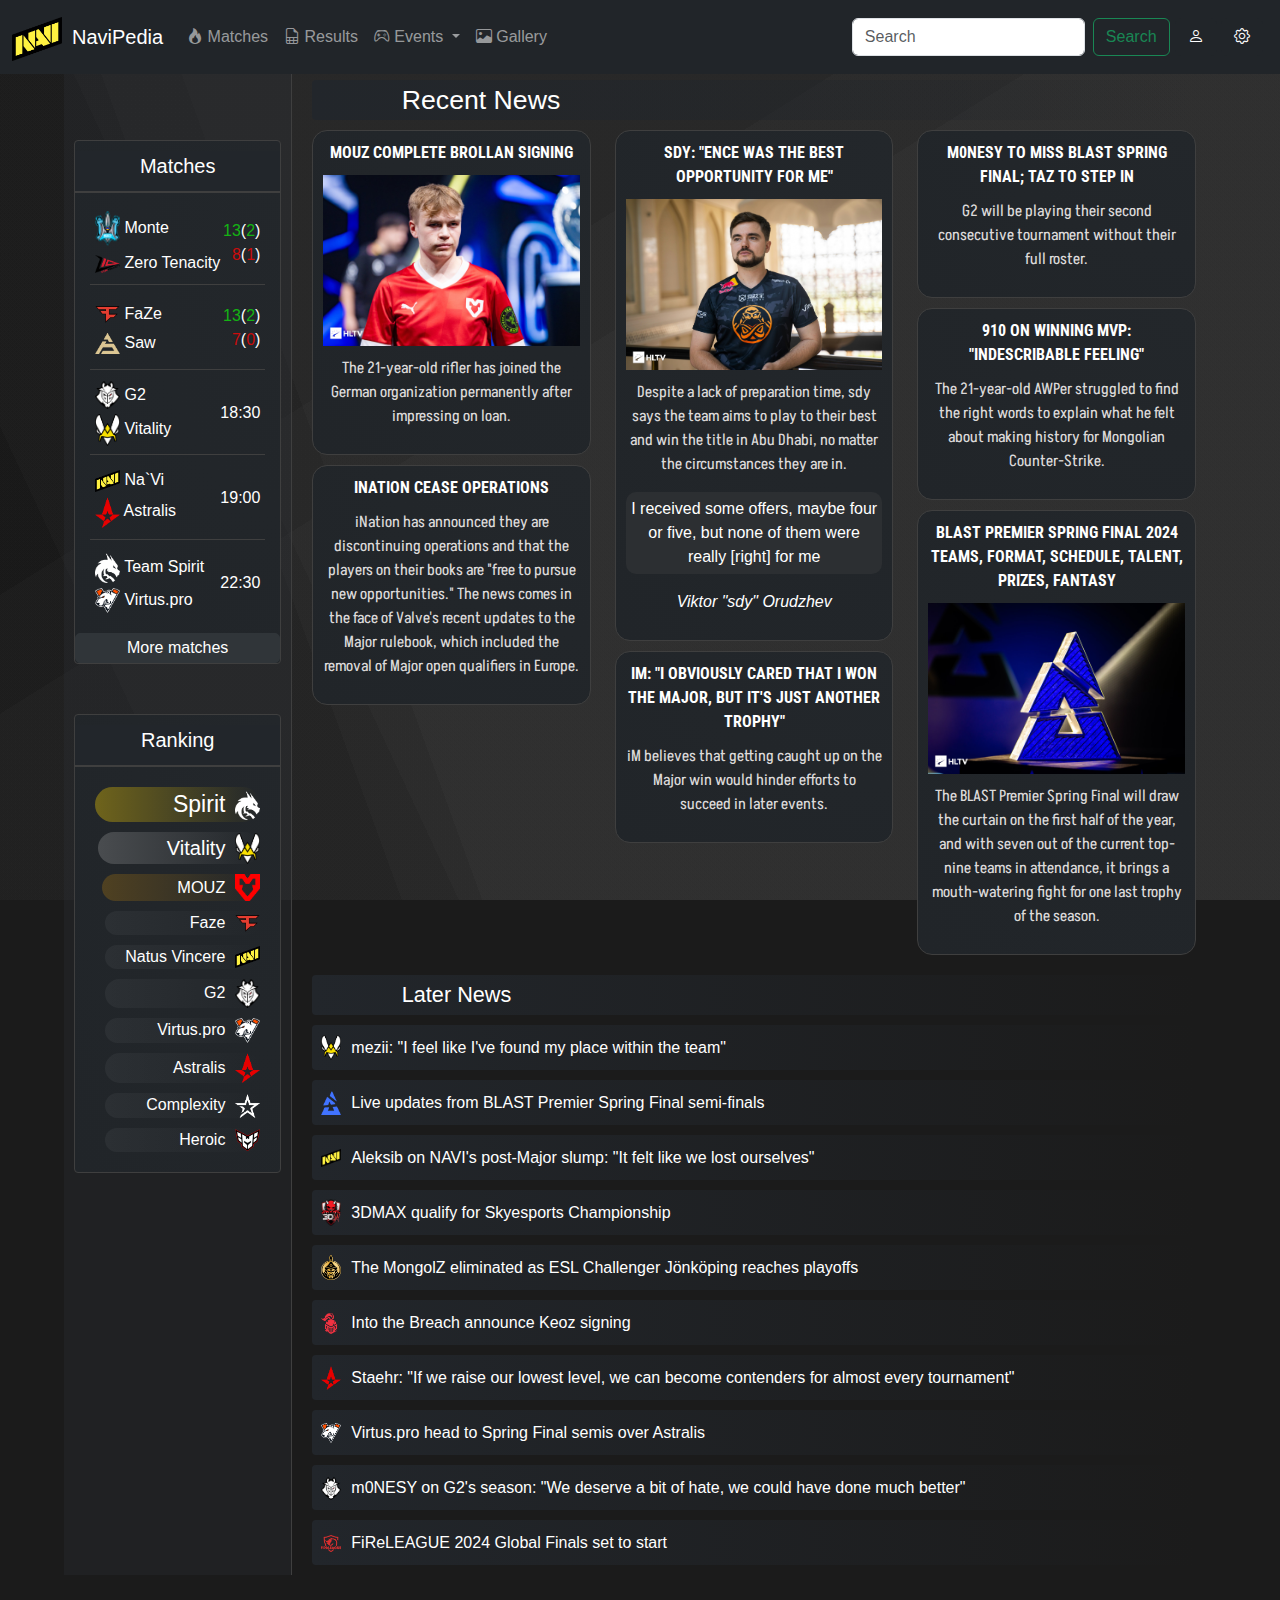
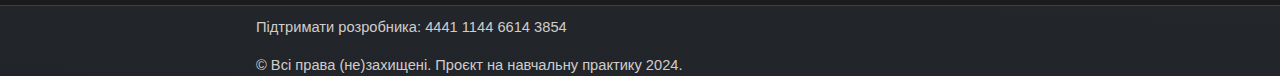
==== commit 7dc06f70: "Add files via upload" ====
--- a/index.html
+++ b/index.html
@@ -1,467 +1,637 @@
-<!DOCTYPE html>
-<html lang="en">
-<head>
-    <meta charset="UTF-8">
-    <meta name="viewport" content="width=device-width, initial-scale=1.0">
-    <title>NaviPedia</title>
-    <link rel="preconnect" href="https://fonts.googleapis.com">
-    <link rel="preconnect" href="https://fonts.gstatic.com" crossorigin>
-    <link href="https://fonts.googleapis.com/css2?family=Akshar:wght@300..700&family=Bebas+Neue&family=Roboto+Condensed:ital,wght@0,100..900;1,100..900&family=Roboto:ital,wght@0,100;0,300;0,400;0,500;0,700;0,900;1,100;1,300;1,400;1,500;1,700;1,900&display=swap" rel="stylesheet">
-    <link rel="icon" href="media/team logo/NAVI_Logo.png">
-    <link rel="stylesheet" href="https://cdn.jsdelivr.net/npm/bootstrap-icons@1.11.3/font/bootstrap-icons.min.css">
-    <link rel="stylesheet" href="bootstrap-5.3.3-dist\css\bootstrap.min.css">
-    <link rel="stylesheet" href="style.css">       
-    <script src="bootstrap-5.3.3-dist/js/bootstrap.min.js"></script>
-    <script src="bootstrap-5.3.3-dist/js/bootstrap.bundle.min.js"></script>
-    <script src="script.js"></script>
-</head>
-<body>
-<header>
-<nav class="navbar navbar-expand-lg navbar-dark bg-dark">
-  <div class="container-fluid">
-    <a class="navbar-brand" href="#"><img src="media/team logo/NAVI_Logo.png" alt="navipedia_logo" class="d-inline-block align-text-top"> NaviPedia</a>
-    <button class="navbar-toggler" type="button" data-bs-toggle="offcanvas" data-bs-target="#offcanvasExample" aria-controls="navbarSupportedContent" aria-expanded="false" aria-label="Toggle navigation">
-      <span class="navbar-toggler-icon"></span>
-    </button>
-    <div class="collapse navbar-collapse" id="navbarSupportedContent">
-      <ul class="navbar-nav me-auto mb-2 mb-lg-0">
-        <li class="nav-item">
-          <a class="nav-link" href="#"><i class="bi bi-fire"></i> Matches</a>
-        </li>
-        <li class="nav-item">
-          <a class="nav-link" href="#"><i class="bi bi-file-earmark-spreadsheet"></i> Results</a>
-        </li>
-        <li class="nav-item dropdown">
-          <a class="nav-link dropdown-toggle" href="#" id="navbarDropdown" role="button" data-bs-toggle="dropdown" aria-expanded="false">
-            <i class="bi bi-controller"></i> Events
-          </a>
-          <ul class="dropdown-menu" aria-labelledby="navbarDropdown">
-            <li><a class="dropdown-item" href="#">All Events</a></li>
-            <li><a class="dropdown-item" href="#">Ongoing</a></li>
-            <li><hr class="dropdown-divider"></li>
-            <li><a class="dropdown-item" href="#">Archive</a></li>
-          </ul>
-        </li>
-        <li class="nav-item">
-          <a class="nav-link" href="#"><i class="bi bi-image"></i> Gallery</a>
-        </li>
-      </ul>
-      <form class="d-flex">
-        <input class="form-control me-2" type="search" placeholder="Search" aria-label="Search">
-        <button class="btn btn-outline-success" type="submit">Search</button>
-      </form>
-      <div class="user-wrap">
-        <button class="btn btn-dark" type="button">
-          <i class="bi bi-person text-white"></i>
-        </button>
-        <button class="btn btn-dark" type="button">
-          <i class="bi bi-gear text-white"></i>
-        </button>
-      </div>
-    </div>
-  </div>
-</nav>
-<div class="offcanvas offcanvas-end" tabindex="-1" id="offcanvasExample" aria-labelledby="offcanvasExampleLabel">
-  <div class="offcanvas-header">
-    <h5 class="offcanvas-title" id="offcanvasExampleLabel">Menu</h5>
-    <div class="user-wrap">
-      <button class="btn btn-dark" type="button">
-        <i class="bi bi-person text-white"></i>
-      </button>
-      <button class="btn btn-dark" type="button">
-        <i class="bi bi-gear text-white"></i>
-      </button>
-    </div>
-    <button type="button" class="btn-close" data-bs-dismiss="offcanvas" aria-label="Close"></button>
-  </div>
-  <div class="offcanvas-body" id="offcanvasContent">
-    <div class="list-group">
-      <button type="button" class="list-group-item list-group-item-action" aria-current="true">
-        The current button
-      </button>
-      <button type="button" class="list-group-item list-group-item-action">News</button>
-      <button type="button" class="list-group-item list-group-item-action">Matches</button>
-      <button type="button" class="list-group-item list-group-item-action">Results</button>
-      <button type="button" class="list-group-item list-group-item-action">Events</button>
-      <button type="button" class="list-group-item list-group-item-action">Ranking</button>
-      <button type="button" class="list-group-item list-group-item-action">Gallery</button>
-    </div>
-  </div>
-</div>
-</header>
-
-
-<main>
-<article>
-  <div class="news-block-title" id="recent-news">
-    Recent News
-  </div>
-  <div class="news-container">
-    <div class="row">
-      <div class="col-md-4">
-        <div class="news-col">
-          <div class="news-block">
-            <a href="#">
-              <p class="news-title">MOUZ COMPLETE BROLLAN SIGNING</p>
-              <img src="media/Brollan.png" alt="Brollan">
-              <p class="news-text">The 21-year-old rifler has joined the German organization permanently after impressing on loan.</p>
-            </a>
-          </div>
-          <div class="news-block">
-            <a href="#">
-              <p class="news-title">
-                INATION CEASE OPERATIONS
-              </p>
-              <p class="news-text">
-                iNation has announced they are discontinuing operations and that the players on their books are "free to pursue new opportunities." The news comes in the face of Valve's recent updates to the Major rulebook, which included the removal of Major open qualifiers in Europe.
-              </p>
-            </a>
-          </div>
-        </div>
-      </div>
-      <div class="col-md-4">
-        <div class="news-col">
-          <div class="news-block">
-            <a href="#">
-              <p class="news-title">SDY: "ENCE WAS THE BEST OPPORTUNITY FOR ME"</p>
-              <img src="media/sdy_ENCE.jpg" alt="sdy">
-              <p class="news-text">
-                Despite a lack of preparation time, sdy says the team aims to play to their best and win the title in Abu Dhabi, no matter the circumstances they are in.
-                <blockquote>
-                I received some offers, maybe four or five, but none of them were really [right] for me</blockquote>
-                <cite>Viktor "⁠sdy⁠" Orudzhev</cite>
-              </p>
-            </a>
-          </div>
-          <div class="news-block">
-            <a href="#">
-              <p class="news-title">
-                IM: "I OBVIOUSLY CARED THAT I WON THE MAJOR, BUT IT'S JUST ANOTHER TROPHY"
-              </p>
-              <p class="news-text">
-                iM believes that getting caught up on the Major win would hinder efforts to succeed in later events.
-              </p>
-            </a>
-          </div>
-        </div>
-      </div>
-      <div class="col-md-4">
-        <div class="news-col">
-          <div class="news-block">
-            <a href="#">
-              <p class="news-title">M0NESY TO MISS BLAST SPRING FINAL; TAZ TO STEP IN</p>
-              <p class="news-text">G2 will be playing their second consecutive tournament without their full roster.</p>
-            </a>
-          </div>
-          <div class="news-block">
-            <a href="#">
-              <p class="news-title">
-                910 ON WINNING MVP: "INDESCRIBABLE FEELING"
-              </p>
-              <p class="news-text">
-                The 21-year-old AWPer struggled to find the right words to explain what he felt about making history for Mongolian Counter-Strike.
-              </p>
-            </a>
-          </div>
-          <div class="news-block">
-            <a href="#">
-              <p class="news-title">
-                BLAST PREMIER SPRING FINAL 2024 TEAMS, FORMAT, SCHEDULE, TALENT, PRIZES, FANTASY
-              </p>
-              <img src="media/BlastPremier2.jpg" alt="BlastPremier">
-              <p class="news-text">
-                The BLAST Premier Spring Final will draw the curtain on the first half of the year, and with seven out of the current top-nine teams in attendance, it brings a mouth-watering fight for one last trophy of the season.
-              </p>
-            </a>
-          </div>
-        </div>
-      </div>
-    </div>
-  </div>
-  <div class="news-block-title" id="later-news">
-    Later News
-  </div>
-  <a href="#" class="later-news-block-a">
-    <div class="later-news-block">
-      <div class="later-news-logo">
-        <img src="media/team logo/Team_Vitality_logo.png" alt="Vitality">
-      </div>
-      <div class="later-news-text">
-        mezii: "I feel like I've found my place within the team"
-      </div>
-    </div>
-  </a>
-  <a href="#" class="later-news-block-a">
-    <div class="later-news-block">
-      <div class="later-news-logo">
-        <img src="media/team logo/Blast.png" alt="Blast">
-      </div>
-      <div class="later-news-text">
-        Live updates from BLAST Premier Spring Final semi-finals
-      </div>
-    </div>
-  </a>
-  <a href="#" class="later-news-block-a">
-    <div class="later-news-block">
-      <div class="later-news-logo">
-        <img src="media/team logo/NAVI_Logo.png" alt="navi">
-      </div>
-      <div class="later-news-text">
-        Aleksib on NAVI's post-Major slump: "It felt like we lost ourselves"
-      </div>
-    </div>
-  </a>
-  <a href="#" class="later-news-block-a">
-    <div class="later-news-block">
-      <div class="later-news-logo">
-        <img src="media/team logo/3DMAX_logo.png" alt="3DMAX">
-      </div>
-      <div class="later-news-text">
-        3DMAX qualify for Skyesports Championship
-      </div>
-    </div>
-  </a>
-  <a href="#" class="later-news-block-a">
-    <div class="later-news-block">
-      <div class="later-news-logo">
-        <img src="media/team logo/The_MongolZ_logo.png" alt="The MongolZ">
-      </div>
-      <div class="later-news-text">
-        The MongolZ eliminated as ESL Challenger Jönköping reaches playoffs
-      </div>
-    </div>
-  </a>
-  <a href="#" class="later-news-block-a">
-    <div class="later-news-block">
-      <div class="later-news-logo">
-        <img src="media/team logo/Into_The_Breach_logo.png" alt="Into the Breach">
-      </div>
-      <div class="later-news-text">
-        Into the Breach announce Keoz signing
-      </div>
-    </div>
-  </a>
-  <a href="#" class="later-news-block-a">
-    <div class="later-news-block">
-      <div class="later-news-logo">
-        <img src="media/team logo/Astralis_logo.png" alt="Astralis">
-      </div>
-      <div class="later-news-text">
-        Staehr: "If we raise our lowest level, we can become contenders for almost every tournament"
-      </div>
-    </div>
-  </a>
-  <a href="#" class="later-news-block-a">
-    <div class="later-news-block">
-      <div class="later-news-logo">
-        <img src="media/team logo/Virtus.pro_Logo.png" alt="Virtus.pro">
-      </div>
-      <div class="later-news-text">
-        Virtus.pro head to Spring Final semis over Astralis
-      </div>
-    </div>
-  </a>
-  <a href="#" class="later-news-block-a">
-    <div class="later-news-block">
-      <div class="later-news-logo">
-        <img src="media/team logo/G2_Logo.png" alt="G2">
-      </div>
-      <div class="later-news-text">
-        m0NESY on G2's season: "We deserve a bit of hate, we could have done much better"
-      </div>
-    </div>
-  </a>
-  <a href="#" class="later-news-block-a">
-    <div class="later-news-block">
-      <div class="later-news-logo">
-        <img src="media/team logo/FiReLEAGUE_logo.png" alt="FiReLEAGUE">
-      </div>
-      <div class="later-news-text">
-        FiReLEAGUE 2024 Global Finals set to start
-      </div>
-    </div>
-  </a>
-</article>
-<aside>
-  <div class="matches">
-    <p class="matches-title">
-      Matches
-    </p>
-    <div class="matches-list">
-      <a href="#" class="matches-link">
-        <div class="match">
-          <div class="team-rows">
-            <div class="team-info">
-              <span class="team-logo">
-                <img src="media/team logo/Monte_logo.png" alt="Monte">
-              </span>
-              <span class="team-name">
-                Monte
-              </span>
-            </div>
-            <div class="team-info">
-              <span class="team-logo">
-                <img src="media/team logo/Zero_Tenacity_Logo.png" alt="Zero Tenacity">
-              </span>
-              <span class="team-name">
-                Zero Tenacity
-              </span>
-            </div>
-          </div>
-          <div class="match-info">
-            <div class="match-score">
-              <span class="score-map win">
-                13
-              </span>
-              (
-              <span class="score-game win">
-                2
-              </span>
-              )
-            </div>
-            <div class="match-score">
-              <span class="score-map loose">
-                8
-              </span>
-              (
-              <span class="score-game loose">
-                1
-              </span>
-              )
-            </div>
-          </div>
-        </div>
-      </a>
-      <a href="#" class="matches-link">
-        <div class="match">
-          <div class="team-rows">
-            <div class="team-info">
-              <span class="team-logo">
-                <img src="media/team logo/Faze_Clan.svg" alt="FaZe">
-              </span>
-              <span class="team-name">
-                FaZe
-              </span>
-            </div>
-            <div class="team-info">
-              <span class="team-logo">
-                <img src="media/team logo/SAW_Logo.png" alt="SAW">
-              </span>
-              <span class="team-name">
-                Saw
-              </span>
-            </div>
-          </div>
-          <div class="match-info">
-            <div class="match-score">
-              <span class="score-map win">
-                13
-              </span>
-              (
-              <span class="score-game win">
-                2
-              </span>
-              )
-            </div>
-            <div class="match-score">
-              <span class="score-map loose">
-                7
-              </span>
-              (
-              <span class="score-game loose">
-                0
-              </span>
-              )
-            </div>
-          </div>
-        </div>
-      </a>
-      <a href="#" class="matches-link">
-        <div class="match">
-          <div class="team-rows">
-            <div class="team-info">
-              <span class="team-logo">
-                <img src="media/team logo/G2_Logo.png" alt="g2">
-              </span>
-              <span class="team-name">
-                G2
-              </span>
-            </div>
-            <div class="team-info">
-              <span class="team-logo">
-                <img src="media/team logo/Team_Vitality_logo.png" alt="Vitality">
-              </span>
-              <span class="team-name">
-                Vitality
-              </span>
-            </div>
-          </div>
-          <div class="match-info">
-            18:30
-          </div>
-        </div>
-      </a>
-      <a href="#" class="matches-link">
-        <div class="match">
-          <div class="team-rows">
-            <div class="team-info">
-              <span class="team-logo">
-                <img src="media/team logo/NAVI_Logo.png" alt="navi">
-              </span>
-              <span class="team-name">
-                Na`Vi
-              </span>
-            </div>
-            <div class="team-info">
-              <span class="team-logo">
-                <img src="media/team logo/Astralis_logo.png" alt="Astralis">
-              </span>
-              <span class="team-name">
-                Astralis
-              </span>
-            </div>
-          </div>
-          <div class="match-info">
-            19:00
-          </div>
-        </div>
-      </a>
-      <a href="#" class="matches-link">
-        <div class="match">
-          <div class="team-rows">
-            <div class="team-info">
-              <span class="team-logo">
-                <img src="media/team logo/Team_Spirit_Logo.png" alt="Team Spirit">
-              </span>
-              <span class="team-name">
-                Team Spirit
-              </span>
-            </div>
-            <div class="team-info">
-              <span class="team-logo">
-                <img src="media/team logo/Virtus.pro_Logo.png" alt="Virtus.pro">
-              </span>
-              <span class="team-name">
-                Virtus.pro
-              </span>
-            </div>
-          </div>
-          <div class="match-info">
-            22:30
-          </div>
-        </div>
-      </div>
-    </a>
-    <a href="#" class="button-a">
-      More matches
-    </a>
-  </div>
-</aside>
-<div class="smth3">smth3</div>
-</main>
-<footer>
-  <p class="footer-text">Підтримати розробника: 4441 1144 6614 3854</p>
-  <p class="footer-text">© Всі права (не)захищені. Проєкт на навчальну практику 2024.</p>
-</footer>
-</body>
+<!DOCTYPE html>
+<html lang="en">
+<head>
+    <meta charset="UTF-8">
+    <meta name="viewport" content="width=device-width, initial-scale=1.0">
+    <title>NaviPedia</title>
+    <link rel="preconnect" href="https://fonts.googleapis.com">
+    <link rel="preconnect" href="https://fonts.gstatic.com" crossorigin>
+    <link href="https://fonts.googleapis.com/css2?family=Akshar:wght@300..700&family=Bebas+Neue&family=Roboto+Condensed:ital,wght@0,100..900;1,100..900&family=Roboto:ital,wght@0,100;0,300;0,400;0,500;0,700;0,900;1,100;1,300;1,400;1,500;1,700;1,900&display=swap" rel="stylesheet">
+    <link rel="icon" href="media/team logo/NAVI_Logo.png">
+    <link rel="stylesheet" href="https://cdn.jsdelivr.net/npm/bootstrap-icons@1.11.3/font/bootstrap-icons.min.css">
+    <link rel="stylesheet" href="bootstrap-5.3.3-dist\css\bootstrap.min.css">
+    <link rel="stylesheet" href="style.css">       
+    <script src="bootstrap-5.3.3-dist/js/bootstrap.min.js"></script>
+    <script src="bootstrap-5.3.3-dist/js/bootstrap.bundle.min.js"></script>
+    <script src="script.js"></script>
+</head>
+<body>
+<header>
+<nav class="navbar navbar-expand-lg navbar-dark bg-dark">
+  <div class="container-fluid">
+    <a class="navbar-brand" href="index.html">
+      <div class="navbar-brand-logo">
+        <img src="media/team logo/NAVI_Logo.png" alt="navipedia_logo" class="d-inline-block align-text-top">
+      </div>
+      <div class="navbar-brand-name">
+        NaviPedia
+      </div>
+    </a>
+    <button class="navbar-toggler" type="button" data-bs-toggle="offcanvas" data-bs-target="#offcanvasExample" aria-controls="navbarSupportedContent" aria-expanded="false" aria-label="Toggle navigation">
+      <span class="navbar-toggler-icon"></span>
+    </button>
+    <div class="collapse navbar-collapse" id="navbarSupportedContent">
+      <ul class="navbar-nav me-auto mb-2 mb-lg-0">
+        <li class="nav-item">
+          <a class="nav-link" href="matches.html"><i class="bi bi-fire"></i> Matches</a>
+        </li>
+        <li class="nav-item">
+          <a class="nav-link" href="results.html"><i class="bi bi-file-earmark-spreadsheet"></i> Results</a>
+        </li>
+        <li class="nav-item dropdown">
+          <a class="nav-link dropdown-toggle" href="#" id="navbarDropdown" role="button" data-bs-toggle="dropdown" aria-expanded="false">
+            <i class="bi bi-controller"></i> Events
+          </a>
+          <ul class="dropdown-menu" aria-labelledby="navbarDropdown">
+            <a class="dropdown-item" href="events.html">All Events</a></li>
+            <li><a class="dropdown-item" href="#">Ongoing</a></li>
+            <li><hr class="dropdown-divider"></li>
+            <li><a class="dropdown-item" href="#">Archive</a></li>
+          </ul>
+        </li>
+        <li class="nav-item">
+          <a class="nav-link" href="gallery.html"><i class="bi bi-image"></i> Gallery</a>
+        </li>
+      </ul>
+      <form class="d-flex">
+        <input class="form-control me-2" type="search" placeholder="Search" aria-label="Search">
+        <button class="btn btn-outline-success" type="submit">Search</button>
+      </form>
+      <div class="user-wrap">
+        <button class="btn btn-dark" type="button">
+          <i class="bi bi-person text-white"></i>
+        </button>
+        <button class="btn btn-dark" type="button">
+          <i class="bi bi-gear text-white"></i>
+        </button>
+      </div>
+    </div>
+  </div>
+</nav>
+<div class="offcanvas offcanvas-end" tabindex="-1" id="offcanvasExample" aria-labelledby="offcanvasExampleLabel">
+  <div class="offcanvas-header">
+    <h5 class="offcanvas-title" id="offcanvasExampleLabel">Menu</h5>
+    <div class="user-wrap">
+      <button class="btn btn-dark" type="button">
+        <i class="bi bi-person text-white"></i>
+      </button>
+      <button class="btn btn-dark" type="button">
+        <i class="bi bi-gear text-white"></i>
+      </button>
+    </div>
+    <button type="button" class="btn-close" data-bs-dismiss="offcanvas" aria-label="Close"></button>
+  </div>
+  <div class="offcanvas-body" id="offcanvasContent">
+    <div class="list-group">
+      <button type="button" class="list-group-item list-group-item-action">News</button>
+      <button type="button" class="list-group-item list-group-item-action">Matches</button>
+      <button type="button" class="list-group-item list-group-item-action">Results</button>
+      <button type="button" class="list-group-item list-group-item-action">Events</button>
+      <button type="button" class="list-group-item list-group-item-action">Ranking</button>
+      <button type="button" class="list-group-item list-group-item-action">Gallery</button>
+    </div>
+  </div>
+</div>
+</header>
+
+
+<main>
+<section>
+<article>
+  <div class="recent-news">
+    <div class="news-block-title" id="recent-news">
+      Recent News
+    </div>
+    <div class="news-container">
+      <div class="row">
+        <div class="col-md-4">
+          <div class="news-col">
+            <div class="news-block">
+              <a href="#">
+                <p class="news-title">MOUZ COMPLETE BROLLAN SIGNING</p>
+                <img src="media/Brollan.png" alt="Brollan">
+                <p class="news-text">The 21-year-old rifler has joined the German organization permanently after impressing on loan.</p>
+              </a>
+            </div>
+            <div class="news-block">
+              <a href="#">
+                <p class="news-title">
+                  INATION CEASE OPERATIONS
+                </p>
+                <p class="news-text">
+                  iNation has announced they are discontinuing operations and that the players on their books are "free to pursue new opportunities." The news comes in the face of Valve's recent updates to the Major rulebook, which included the removal of Major open qualifiers in Europe.
+                </p>
+              </a>
+            </div>
+          </div>
+        </div>
+        <div class="col-md-4">
+          <div class="news-col">
+            <div class="news-block">
+              <a href="#">
+                <p class="news-title">SDY: "ENCE WAS THE BEST OPPORTUNITY FOR ME"</p>
+                <img src="media/sdy_ENCE.jpg" alt="sdy">
+                <p class="news-text">
+                  Despite a lack of preparation time, sdy says the team aims to play to their best and win the title in Abu Dhabi, no matter the circumstances they are in.
+                  <blockquote>
+                  I received some offers, maybe four or five, but none of them were really [right] for me</blockquote>
+                  <cite>Viktor "⁠sdy⁠" Orudzhev</cite>
+                </p>
+              </a>
+            </div>
+            <div class="news-block">
+              <a href="#">
+                <p class="news-title">
+                  IM: "I OBVIOUSLY CARED THAT I WON THE MAJOR, BUT IT'S JUST ANOTHER TROPHY"
+                </p>
+                <p class="news-text">
+                  iM believes that getting caught up on the Major win would hinder efforts to succeed in later events.
+                </p>
+              </a>
+            </div>
+          </div>
+        </div>
+        <div class="col-md-4">
+          <div class="news-col">
+            <div class="news-block">
+              <a href="#">
+                <p class="news-title">M0NESY TO MISS BLAST SPRING FINAL; TAZ TO STEP IN</p>
+                <p class="news-text">G2 will be playing their second consecutive tournament without their full roster.</p>
+              </a>
+            </div>
+            <div class="news-block">
+              <a href="#">
+                <p class="news-title">
+                  910 ON WINNING MVP: "INDESCRIBABLE FEELING"
+                </p>
+                <p class="news-text">
+                  The 21-year-old AWPer struggled to find the right words to explain what he felt about making history for Mongolian Counter-Strike.
+                </p>
+              </a>
+            </div>
+            <div class="news-block">
+              <a href="#">
+                <p class="news-title">
+                  BLAST PREMIER SPRING FINAL 2024 TEAMS, FORMAT, SCHEDULE, TALENT, PRIZES, FANTASY
+                </p>
+                <img src="media/BlastPremier2.jpg" alt="BlastPremier">
+                <p class="news-text">
+                  The BLAST Premier Spring Final will draw the curtain on the first half of the year, and with seven out of the current top-nine teams in attendance, it brings a mouth-watering fight for one last trophy of the season.
+                </p>
+              </a>
+            </div>
+          </div>
+        </div>
+      </div>
+    </div>
+  </div>
+  <div class="later-news">
+    <div class="news-block-title" id="later-news">
+      Later News
+    </div>
+    <a href="#" class="later-news-block-a">
+      <div class="later-news-block">
+        <div class="later-news-logo">
+          <img src="media/team logo/Team_Vitality_logo.png" alt="Vitality">
+        </div>
+        <div class="later-news-text">
+          mezii: "I feel like I've found my place within the team"
+        </div>
+      </div>
+    </a>
+    <a href="#" class="later-news-block-a">
+      <div class="later-news-block">
+        <div class="later-news-logo">
+          <img src="media/team logo/Blast.png" alt="Blast">
+        </div>
+        <div class="later-news-text">
+          Live updates from BLAST Premier Spring Final semi-finals
+        </div>
+      </div>
+    </a>
+    <a href="#" class="later-news-block-a">
+      <div class="later-news-block">
+        <div class="later-news-logo">
+          <img src="media/team logo/NAVI_Logo.png" alt="navi">
+        </div>
+        <div class="later-news-text">
+          Aleksib on NAVI's post-Major slump: "It felt like we lost ourselves"
+        </div>
+      </div>
+    </a>
+    <a href="#" class="later-news-block-a">
+      <div class="later-news-block">
+        <div class="later-news-logo">
+          <img src="media/team logo/3DMAX_logo.png" alt="3DMAX">
+        </div>
+        <div class="later-news-text">
+          3DMAX qualify for Skyesports Championship
+        </div>
+      </div>
+    </a>
+    <a href="#" class="later-news-block-a">
+      <div class="later-news-block">
+        <div class="later-news-logo">
+          <img src="media/team logo/The_MongolZ_logo.png" alt="The MongolZ">
+        </div>
+        <div class="later-news-text">
+          The MongolZ eliminated as ESL Challenger Jönköping reaches playoffs
+        </div>
+      </div>
+    </a>
+    <a href="#" class="later-news-block-a">
+      <div class="later-news-block">
+        <div class="later-news-logo">
+          <img src="media/team logo/Into_The_Breach_logo.png" alt="Into the Breach">
+        </div>
+        <div class="later-news-text">
+          Into the Breach announce Keoz signing
+        </div>
+      </div>
+    </a>
+    <a href="#" class="later-news-block-a">
+      <div class="later-news-block">
+        <div class="later-news-logo">
+          <img src="media/team logo/Astralis_logo.png" alt="Astralis">
+        </div>
+        <div class="later-news-text">
+          Staehr: "If we raise our lowest level, we can become contenders for almost every tournament"
+        </div>
+      </div>
+    </a>
+    <a href="#" class="later-news-block-a">
+      <div class="later-news-block">
+        <div class="later-news-logo">
+          <img src="media/team logo/Virtus.pro_Logo.png" alt="Virtus.pro">
+        </div>
+        <div class="later-news-text">
+          Virtus.pro head to Spring Final semis over Astralis
+        </div>
+      </div>
+    </a>
+    <a href="#" class="later-news-block-a">
+      <div class="later-news-block">
+        <div class="later-news-logo">
+          <img src="media/team logo/G2_Logo.png" alt="G2">
+        </div>
+        <div class="later-news-text">
+          m0NESY on G2's season: "We deserve a bit of hate, we could have done much better"
+        </div>
+      </div>
+    </a>
+    <a href="#" class="later-news-block-a">
+      <div class="later-news-block">
+        <div class="later-news-logo">
+          <img src="media/team logo/FiReLEAGUE_logo.png" alt="FiReLEAGUE">
+        </div>
+        <div class="later-news-text">
+          FiReLEAGUE 2024 Global Finals set to start
+        </div>
+      </div>
+    </a>
+  </div>
+</article>
+<aside>
+  <div class="matches">
+    <p class="matches-title">
+      Matches
+    </p>
+    <div class="matches-list">
+      <a href="#" class="matches-link">
+        <div class="match">
+          <div class="matches-team-rows">
+            <div class="matches-team-info">
+              <span class="matches-team-logo">
+                <img src="media/team logo/Monte_logo.png" alt="Monte">
+              </span>
+              <span class="team-name">
+                Monte
+              </span>
+            </div>
+            <div class="matches-team-info">
+              <span class="matches-team-logo">
+                <img src="media/team logo/Zero_Tenacity_Logo.png" alt="Zero Tenacity">
+              </span>
+              <span class="team-name">
+                Zero Tenacity
+              </span>
+            </div>
+          </div>
+          <div class="match-info">
+            <div class="match-score">
+              <span class="score-map win">
+                13
+              </span>
+              (
+              <span class="score-game win">
+                2
+              </span>
+              )
+            </div>
+            <div class="match-score">
+              <span class="score-map loose">
+                8
+              </span>
+              (
+              <span class="score-game loose">
+                1
+              </span>
+              )
+            </div>
+          </div>
+        </div>
+      </a>
+      <a href="#" class="matches-link">
+        <div class="match">
+          <div class="matches-team-rows">
+            <div class="matches-team-info">
+              <span class="matches-team-logo">
+                <img src="media/team logo/Faze_Clan.svg" alt="FaZe">
+              </span>
+              <span class="team-name">
+                FaZe
+              </span>
+            </div>
+            <div class="matches-team-info">
+              <span class="matches-team-logo">
+                <img src="media/team logo/SAW_Logo.png" alt="SAW">
+              </span>
+              <span class="team-name">
+                Saw
+              </span>
+            </div>
+          </div>
+          <div class="match-info">
+            <div class="match-score">
+              <span class="score-map win">
+                13
+              </span>
+              (
+              <span class="score-game win">
+                2
+              </span>
+              )
+            </div>
+            <div class="match-score">
+              <span class="score-map loose">
+                7
+              </span>
+              (
+              <span class="score-game loose">
+                0
+              </span>
+              )
+            </div>
+          </div>
+        </div>
+      </a>
+      <a href="#" class="matches-link">
+        <div class="match">
+          <div class="matches-team-rows">
+            <div class="matches-team-info">
+              <span class="matches-team-logo">
+                <img src="media/team logo/G2_Logo.png" alt="g2">
+              </span>
+              <span class="team-name">
+                G2
+              </span>
+            </div>
+            <div class="matches-team-info">
+              <span class="matches-team-logo">
+                <img src="media/team logo/Team_Vitality_logo.png" alt="Vitality">
+              </span>
+              <span class="team-name">
+                Vitality
+              </span>
+            </div>
+          </div>
+          <div class="match-info">
+            18:30
+          </div>
+        </div>
+      </a>
+      <a href="#" class="matches-link">
+        <div class="match">
+          <div class="matches-team-rows">
+            <div class="matches-team-info">
+              <span class="matches-team-logo">
+                <img src="media/team logo/NAVI_Logo.png" alt="navi">
+              </span>
+              <span class="team-name">
+                Na`Vi
+              </span>
+            </div>
+            <div class="matches-team-info">
+              <span class="matches-team-logo">
+                <img src="media/team logo/Astralis_logo.png" alt="Astralis">
+              </span>
+              <span class="team-name">
+                Astralis
+              </span>
+            </div>
+          </div>
+          <div class="match-info">
+            19:00
+          </div>
+        </div>
+      </a>
+      <a href="#" class="matches-link">
+        <div class="match">
+          <div class="matches-team-rows">
+            <div class="matches-team-info">
+              <span class="matches-team-logo">
+                <img src="media/team logo/Team_Spirit_Logo.png" alt="Team Spirit">
+              </span>
+              <span class="team-name">
+                Team Spirit
+              </span>
+            </div>
+            <div class="matches-team-info">
+              <span class="matches-team-logo">
+                <img src="media/team logo/Virtus.pro_Logo.png" alt="Virtus.pro">
+              </span>
+              <span class="team-name">
+                Virtus.pro
+              </span>
+            </div>
+          </div>
+          <div class="match-info">
+            22:30
+          </div>
+        </div>
+      </div>
+    </a>
+    <a href="#" class="button-a">
+      More matches
+    </a>
+  </div>
+  <div class="ranking">
+    <div class="ranking-title">
+      Ranking
+    </div>
+    <div class="ranking-teams-container">
+      <div class="ranking-teams-list">
+          <a href="#">
+            <div class="ranked-team first">
+              <span class="ranked-team-place">
+                <!-- 1 -->
+              </span>
+              <div class="ranked-team-info">
+                <div class="ranked-team-name">
+                  Spirit
+                </div>
+                <div class="ranked-team-logo">
+                  <img src="media/team logo/Team_Spirit_Logo.png" alt="Team Spirit">
+                </div>
+              </div>
+            </div>
+          </a>
+          <a href="#">
+            <div class="ranked-team second">
+              <span class="ranked-team-place">
+                <!-- 2 -->
+              </span>
+              <div class="ranked-team-info">
+                <div class="ranked-team-name">
+                  Vitality
+                </div>
+                <div class="ranked-team-logo">
+                  <img src="media/team logo/Team_Vitality_logo.png" alt="Team Vitality">
+                </div>
+              </div>
+            </div>
+          </a>
+          <a href="#">
+            <div class="ranked-team third">
+              <span class="ranked-team-place">
+                <!-- 3 -->
+              </span>
+              <div class="ranked-team-info">
+                <div class="ranked-team-name">
+                  MOUZ
+                </div>
+                <div class="ranked-team-logo">
+                  <img src="media/team logo/MOUZ.png" alt="MOUZ">
+                </div>
+              </div>
+            </div>
+          </a>
+          <a href="#">
+            <div class="ranked-team other">
+              <span class="ranked-team-place">
+                <!-- 4 -->
+              </span>
+              <div class="ranked-team-info">
+                <div class="ranked-team-name">
+                  Faze
+                </div>
+                <div class="ranked-team-logo">
+                  <img src="media/team logo/Faze_Clan.svg" alt="Faze">
+                </div>
+              </div>
+            </div>
+          </a>
+          <a href="#">
+            <div class="ranked-team other">
+              <span class="ranked-team-place">
+                <!-- 5 -->
+              </span>
+              <div class="ranked-team-info">
+                <div class="ranked-team-name">
+                  Natus Vincere
+                </div>
+                <div class="ranked-team-logo">
+                  <img src="media/team logo/NAVI_Logo.png" alt="Navi">
+                </div>
+              </div>
+            </div>
+          </a>
+          <a href="#">
+            <div class="ranked-team other">
+              <span class="ranked-team-place">
+                <!-- 6 -->
+              </span>
+              <div class="ranked-team-info">
+                <div class="ranked-team-name">
+                  G2
+                </div>
+                <div class="ranked-team-logo">
+                  <img src="media/team logo/G2_Logo.png" alt="G2">
+                </div>
+              </div>
+            </div>
+          </a>
+          <a href="#">
+            <div class="ranked-team other">
+              <span class="ranked-team-place">
+                <!-- 7 -->
+              </span>
+              <div class="ranked-team-info">
+                <div class="ranked-team-name">
+                  Virtus.pro
+                </div>
+                <div class="ranked-team-logo">
+                  <img src="media/team logo/Virtus.pro_Logo.png" alt="Virtus.pro">
+                </div>
+              </div>
+            </div>
+          </a>
+          <a href="#">
+            <div class="ranked-team other">
+              <span class="ranked-team-place">
+                <!-- 8 -->
+              </span>
+              <div class="ranked-team-info">
+                <div class="ranked-team-name">
+                  Astralis
+                </div>
+                <div class="ranked-team-logo">
+                  <img src="media/team logo/Astralis_logo.png" alt="Astralis">
+                </div>
+              </div>
+            </div>
+          </a>
+          <a href="#">
+            <div class="ranked-team other">
+              <span class="ranked-team-place">
+                <!-- 9 -->
+              </span>
+              <div class="ranked-team-info">
+                <div class="ranked-team-name">
+                  Complexity
+                </div>
+                <div class="ranked-team-logo">
+                  <img src="media/team logo/Complexity_darkmode.png" alt="Complexity">
+                </div>
+              </div>
+            </div>
+          </a>
+          <a href="#">
+            <div class="ranked-team other">
+              <span class="ranked-team-place">
+                <!-- 10 -->
+              </span>
+              <div class="ranked-team-info">
+                <div class="ranked-team-name">
+                  Heroic
+                </div>
+                <div class="ranked-team-logo">
+                  <img src="media/team logo/Heroic_logo.png" alt="Heroic">
+                </div>
+              </div>
+            </div>
+          </a>
+        </div>
+    </div>
+  </div>
+</aside>
+</section>
+</main>
+
+<footer>
+  <p class="footer-text">Підтримати розробника: 4441 1144 6614 3854</p>
+  <p class="footer-text">© Всі права (не)захищені. Проєкт на навчальну практику 2024.</p>
+</footer>
+
+</body>
 </html>--- a/style.css
+++ b/style.css
@@ -1,462 +1,548 @@
-body, html {
-    height: 100%;
-    width: 100%;
-}
-
-body {
-    margin: 0;
-    position: relative;/* елемент буде розташований в нормальному потоці документа, але ви зможете змістити його з цієї позиції, використовуючи властивості top, right, bottom, і left.*/
-    background-color: #1b1b1b;/*Основний фон, нижче лише для тестів*/
-    /* background-color: #212529;
-    background-color: white;  */
-    background-image: linear-gradient(148deg, rgba(15, 15, 15,0.04) 0%, rgba(15, 15, 15,0.04) 35%,rgba(113, 113, 113,0.04) 35%, rgba(113, 113, 113,0.04) 42%,rgba(210, 210, 210,0.04) 42%, rgba(210, 210, 210,0.04) 100%),linear-gradient(70deg, rgba(15, 15, 15,0.04) 0%, rgba(15, 15, 15,0.04) 25%,rgba(113, 113, 113,0.04) 25%, rgba(113, 113, 113,0.04) 30%,rgba(210, 210, 210,0.04) 30%, rgba(210, 210, 210,0.04) 100%),linear-gradient(65deg, rgba(15, 15, 15,0.04) 0%, rgba(15, 15, 15,0.04) 13%,rgba(113, 113, 113,0.04) 13%, rgba(113, 113, 113,0.04) 27%,rgba(210, 210, 210,0.04) 27%, rgba(210, 210, 210,0.04) 100%),linear-gradient(90deg, rgb(27,27,27),rgb(27,27,27));
-}
-
-.navbar{
-    position: fixed;
-    width: 100%;
-    z-index: 100;
-}
-
-.navbar-brand img{
-    width: 50px;
-}
-
-.user-wrap{
-    margin: 0 5px;
-}
-
-a {
-    text-decoration: none;
-    color: inherit;
-}
-
-a:hover {
-    color: inherit;
-}
-
-.offcanvas {
-    background-color: #212529;
-    color: white;
-}
-
-.offcanvas-body{
-    padding: 0;
-}
-
-.list-group{
-    border-radius:0;
-}
-
-.list-group button{
-    background-color: #212529;
-    color: white;
-    border-color: #212529;
-    border-bottom: 1px solid #3f3f3f;
-}
-
-.list-group button:first-child{
-    border-top: 1px solid #3f3f3f;
-}
-
-.list-group button:hover{
-    background-color: #2e3236;
-    color: white;
-}
-
-main{
-    padding: 70px 10px 30px 30px;
-    display: grid;
-    gap: 20px;
-    grid-template-columns: 20% 1fr;
-    /* grid-template-columns: 10% 80% 10%; */
-    /* grid-template-columns: repeat(auto-fit, minmax(200px, 1fr)); */
-    
-}
-
-article{
-    grid-column: 2;
-    grid-row: 2;
-    padding-bottom: 10px;
-}
-
-aside{
-    /* background-color:#2d3844; */
-    background: radial-gradient(ellipse at 100% 0%, rgba(35, 39, 43, 1) 0%, rgba(33, 37, 41, 1) 100%);
-    color: white;
-    grid-column: 1;
-    grid-row: 2;
-    height: fit-content;
-    border-radius: 4px;
-    border: 1px solid #3f3f3f;
-    margin-top: 60px;
-}
-
-.smth3{
-    background-color: lightcoral;
-    grid-column: 1/4;
-    grid-row: 3;
-}
-
-footer{
-    background: radial-gradient(ellipse at 100% 0%, rgba(35, 39, 43, 1) 0%, rgba(33, 37, 41, 1) 100%);
-    border-top: 1px solid #3f3f3f;
-    color: #D1CDCD;
-    padding: 10px 20% 0 20%;
-}
-
-.events-info{
-    width: 500px;
-    box-shadow: 0px 0px 5px black;
-}
-
-.events-carousel{
-    width: 100%;
-}
-
-.events-info-bottom{
-    display: flex;
-    flex-direction: row;
-    height: 50px;
-    width: 100%;
-}
-
-.events-info-btn {
-    width: 33.33%;
-    background-color: #232a30;
-    color: white;
-    justify-content: center;
-    align-items: center;
-    display: flex;
-    font-size: 18px;
-    border-right: 1px solid #505f6c;
-    box-shadow: inset 0px 0px 2px black;
-}
-
-.events-info-btn:last-child {
-    border-right: none;
-}
-
-.events-info-btn:hover{
-    background-color: #161a1f;
-    color:white;
-}
-
-.image-container {
-    position: relative;
-    display: inline-block;
-}
-
-.image-container img {
-    display: block;
-    width: 100%;
-    height: auto;
-}
-
-.image-container::before {/* РОЗІБРАТИСЯ З ЦИМ */
-    content: '';
-    position: absolute;
-    width: 100%;
-    height: 100%;
-    box-shadow: inset 0 0 100px rgba(0, 0, 0, 1);
-    pointer-events: none;
-}
-
-.news-block-title{
-    display: flex;
-    align-items: center;
-    padding-left: 10%;
-    color: white;
-    background: linear-gradient(90deg, rgba(34, 38, 43, 1) 0%, rgba(34, 38, 43, 0) 100%);
-    /* border: 1px solid #3f3f3f; */
-    height: 40px;
-    border-radius: 4px;
-    margin-left: 10%;
-}
-
-#recent-news{
-    font-size: calc(18px + 13 * (100vw / 1920));
-}
-
-#later-news{
-    font-size: calc(15px + 10 * (100vw / 1920));
-    height: 40px;
-}
-
-.news-container {
-    width:90%;
-    display: flex;
-    flex-direction: row;
-    flex-wrap: wrap;
-    gap: 10px;
-    margin: 10px 0;
-    padding-left: 10%;
-}
-
-.news-col {
-    display: flex;
-    flex-direction: column;
-    gap:10px;
-    margin-bottom: 10px;
-}
-
-.news-block {
-    border: 1px solid #3f3f3f;
-    padding: 10px;
-    text-align: center;
-    background: radial-gradient(ellipse at 100% 0%, rgba(35, 39, 43, 1) 0%, rgba(33, 37, 41, 1) 100%);
-    /* background-color: #212529; */
-    color: white;
-    border-radius: 15px;
-    transition: 0.5s, 0.5s;
-}
-
-.news-block:hover{
-    transform: scale(1.03, 1.03);
-}
-
-.news-title{
-    margin-bottom: 10px;
-    font-weight: bold;
-    /* font-size: calc(13px + 9 * (100vw / 1920)); */
-    font-family: Roboto Condensed;
-}
-
-.news-text{
-    margin-top: 10px;
-    /* font-size: calc(7px + 14 * (100vw / 1920)); */
-    font-family: Akshar;
-    color: rgb(219, 217, 217);
-}
-
-.news-block img{
-    width: 100%;
-    box-shadow: inset 0 0 100px rgba(0, 0, 0, 1);
-}
-
-blockquote{
-    background-color: #2c2f32;
-    border-radius:10px;
-    padding: 5px;
-    /* font-size: calc(6px + 13 * (100vw / 1920)); */
-}
-
-cite{
-    /* font-size: calc(7px + 14 * (100vw / 1920)); */
-}
-
-.later-news-block{
-    display: flex;
-    align-items: center;
-    padding-left: 1%;
-    color: white;
-    background: linear-gradient(90deg, rgba(34, 38, 43, 1) 0%, rgba(34, 38, 43, 0) 100%);
-    /* border: 1px solid #3f3f3f; */
-    height: 45px;
-    border-radius: 4px;
-    margin-left: 10%;
-    margin-top: 10px;
-    transition: 0.5s, 0.5s;
-}
-
-.later-news-block:hover{
-    transform: scale(1.03, 1.03);
-}
-
-.later-news-logo img{
-    width: 20px;
-}
-
-.later-news-text{
-    margin-left: 10px;
-}
-
-.matches-title{
-    margin: 10px 0 0 0;
-    padding-bottom: 10px;
-    display: flex;
-    align-items: center;
-    justify-content: center;
-    font-size: calc(14px + 9 * (100vw / 1920));
-    border-bottom: 2px solid #3f3f3f;
-    background-color: #22262B;
-}
-
-.matches-list{
-    display: flex;
-    flex-direction: column;
-    gap: 15px;
-    padding: 15px;
-}
-
-.match{
-    display: flex;
-    flex-direction: row;
-    padding: 5px;
-    height: 70px;
-    justify-content: space-between;
-    align-items: center;
-    position: relative;
-}
-
-.matches-link {
-    position: relative;
-}
-
-.matches-link::after {
-    content: '';
-    position: absolute;
-    left: 0;
-    bottom: -7px;
-    width: 100%;
-    border-bottom: 1px solid #3f3f3f;
-}
-
-.matches-link:nth-last-child(1)::after {
-    content: none;
-}
-
-.matches-link:hover{
-    background-color: #292D30;
-}
-
-.team-rows{
-    display: flex;
-    flex-direction: column;
-    gap: 5px;
-    /* border: 1px solid red; */
-}
-
-.team-logo img{
-    width: 25px;
-}
-
-.team-name{
-    font-size: calc(11px + 9 * (100vw / 1920));
-}
-
-.match-info{
-    display: flex;
-    flex-direction: column;
-    align-items: flex-end;
-    justify-content: right;
-}
-
-.match-score{
-    display: flex;
-    flex-direction: row;
-}
-
-.win{
-    color: rgb(20, 179, 20);
-}
-
-.loose{
-    color: #cb0c0c;
-}
-
-.button-a {
-    display: flex;
-    font-size: 16px;
-    color: white;
-    background-color: #303539;
-    align-items: center;
-    justify-content: center;
-    border-radius: 5px;
-    border: 1px solid #303539;
-    transition: background-color 0.3s, border-color 0.3s;
-    width: 100%;
-    height: 30px;
-}
-
-.button-a:hover {
-    background-color: #292D30;
-    border-color: #292D30;
-}
-
-.footer-text{
-    font-size: calc(10px + 7 * (100vw / 1920));
-}
-
-@media (max-width:800px){
-    main {
-        grid-template-columns: 30% 1fr;
-        grid-template-rows: auto auto auto auto auto;
-    }
-    header {grid-column: 1 / 3;}
-    aside {grid-column: 1 / 2; grid-row: 2;}
-    article {grid-column: 2 / 3; grid-row: 2;}
-    .smth1 {grid-column: 1 / 3; grid-row: 3;}
-    .smth3 {grid-column: 1 / 3; grid-row: 5;}
-    footer{grid-column: 1 / 3;grid-row: 6;}
-
-    .news-container{
-        width: 100%;
-        padding-left: 5%;
-    }
-
-    .news-title{
-        font-size: calc(9px + 10 * (100vw / 1920));
-    }
-}
-
-@media (max-width: 600px) {
-    main {
-        display: flex;
-        flex-direction: column;
-    }
-    header,
-    article,
-    aside,
-    .smth,
-    .smth3,
-    footer {
-        grid-column: auto;
-        grid-row: auto;
-    }
-    aside {order: 1;}
-    .smth {order: 2;}
-    article {order: 3;}
-    .smth3 {order: 4;}
-    footer {order: 5;}
-
-    .news-container{
-        width: 100%;
-        padding: 0;
-    }
-
-    /* .news-title{
-        font-size: calc(10px + 10 * (100vw / 1920));
-    }
-
-    .news-text{
-        font-size: calc(10px + 13 * (100vw / 1920));
-    }
-     */
-
-    aside{
-        margin-top: 10px;
-    }
-
-    .matches-list{
-        height: 120px;
-        display: flex;
-        flex-direction: row;
-        overflow-x: scroll;
-    }
-
-    .match{
-        width: 200px;
-    }
-
-    .matches-link::after {
-        border: none;
-    }
-
-}
-
-@media (min-width: 600px) and (max-width: 900px){
-    .news-text{
-        margin-top: 0;
-    }
-}+body, html {
+    height: 100%;
+    width: 100%;
+}
+
+body {
+    margin: 0;
+    position: relative;
+    background-color: #1b1b1b;
+    background-image: linear-gradient(148deg, rgba(15, 15, 15,0.04) 0%, rgba(15, 15, 15,0.04) 35%,rgba(113, 113, 113,0.04) 35%, rgba(113, 113, 113,0.04) 42%,rgba(210, 210, 210,0.04) 42%, rgba(210, 210, 210,0.04) 100%),linear-gradient(70deg, rgba(15, 15, 15,0.04) 0%, rgba(15, 15, 15,0.04) 25%,rgba(113, 113, 113,0.04) 25%, rgba(113, 113, 113,0.04) 30%,rgba(210, 210, 210,0.04) 30%, rgba(210, 210, 210,0.04) 100%),linear-gradient(65deg, rgba(15, 15, 15,0.04) 0%, rgba(15, 15, 15,0.04) 13%,rgba(113, 113, 113,0.04) 13%, rgba(113, 113, 113,0.04) 27%,rgba(210, 210, 210,0.04) 27%, rgba(210, 210, 210,0.04) 100%),linear-gradient(90deg, rgb(27,27,27),rgb(27,27,27));
+    background-attachment: fixed;
+    font-family: "Jura", sans-serif;
+}
+
+.navbar{
+    position: fixed;
+    width: 100%;
+    z-index: 100;
+}
+
+.navbar-brand{
+    display: flex;
+    flex-direction: row;
+}
+
+.navbar-brand-logo img{
+    width: 50px;
+}
+
+.navbar-brand-name{
+    display: flex;
+    justify-content: center;
+    align-items: center;
+    margin-left: 10px;
+}
+
+.user-wrap{
+    margin: 0 5px;
+}
+
+a {
+    text-decoration: none;
+    color: inherit;
+}
+
+a:hover {
+    color: inherit;
+}
+
+.offcanvas {
+    background-color: #212529;
+    color: white;
+}
+
+.offcanvas-body{
+    padding: 0;
+}
+
+.list-group{
+    border-radius:0;
+}
+
+.list-group button{
+    background-color: #212529;
+    color: white;
+    border-color: #212529;
+    border-bottom: 1px solid #3f3f3f;
+}
+
+.list-group button:first-child{
+    border-top: 1px solid #3f3f3f;
+}
+
+.list-group button:hover{
+    background-color: #2e3236;
+    color: white;
+}
+
+main{
+    display: flex;
+    justify-content: center;
+    align-items: center;
+}
+
+section{
+    padding: 70px 10px 30px 0;
+    display: grid;
+    grid-template-columns: 20% 1fr;
+    width: 90%;
+}
+
+article{
+    grid-column: 2;
+    grid-row: 2;
+    padding-bottom: 10px;
+    padding: 10px;
+}
+
+aside{
+    grid-column: 1;
+    grid-row: 2;
+    background-color: rgba(47, 51, 55, 0.3);
+    border-right: 1px solid #3f3f3f;
+    padding: 10px;
+}
+
+.smth3{
+    background-color: lightcoral;
+    grid-column: 1/4;
+    grid-row: 3;
+}
+
+footer{
+    background: radial-gradient(ellipse at 100% 0%, rgba(35, 39, 43, 1) 0%, rgba(33, 37, 41, 1) 100%);
+    border-top: 1px solid #3f3f3f;
+    color: #D1CDCD;
+    padding: 10px 20% 0 20%;
+}
+
+.events-info{
+    width: 500px;
+    box-shadow: 0px 0px 5px black;
+}
+
+.events-carousel{
+    width: 100%;
+}
+
+.events-info-bottom{
+    display: flex;
+    flex-direction: row;
+    height: 50px;
+    width: 100%;
+}
+
+.events-info-btn {
+    width: 33.33%;
+    background-color: #232a30;
+    color: white;
+    justify-content: center;
+    align-items: center;
+    display: flex;
+    font-size: 18px;
+    border-right: 1px solid #505f6c;
+    box-shadow: inset 0px 0px 2px black;
+}
+
+.events-info-btn:last-child {
+    border-right: none;
+}
+
+.events-info-btn:hover{
+    background-color: #161a1f;
+    color:white;
+}
+
+.image-container {
+    position: relative;
+    display: inline-block;
+}
+
+.image-container img {
+    display: block;
+    width: 100%;
+    height: auto;
+}
+
+.image-container::before {
+    content: '';
+    position: absolute;
+    width: 100%;
+    height: 100%;
+    box-shadow: inset 0 0 100px rgba(0, 0, 0, 1);
+    pointer-events: none;
+}
+
+.news-block-title{
+    display: flex;
+    align-items: center;
+    padding-left: 10%;
+    color: white;
+    background: linear-gradient(90deg, rgba(34, 38, 43, 1) 0%, rgba(34, 38, 43, 0) 100%);
+    height: 40px;
+    border-radius: 4px;
+    margin-left: 10px;
+}
+
+#recent-news{
+    font-size: calc(18px + 13 * (100vw / 1920));
+}
+
+#later-news{
+    font-size: calc(15px + 10 * (100vw / 1920));
+    height: 40px;
+}
+
+.news-container {
+    display: flex;
+    flex-direction: row;
+    flex-wrap: wrap;
+    gap: 10px;
+    margin: 10px 0;
+    padding-left: 10px;
+}
+
+.news-col {
+    display: flex;
+    flex-direction: column;
+    gap:10px;
+    margin-bottom: 10px;
+}
+
+.news-block {
+    border: 1px solid #3f3f3f;
+    padding: 10px;
+    text-align: center;
+    background: radial-gradient(ellipse at 100% 0%, rgba(35, 39, 43, 1) 0%, rgba(33, 37, 41, 1) 100%);
+    color: white;
+    border-radius: 15px;
+    transition: 0.5s, 0.5s;
+}
+
+.news-block:hover{
+    transform: scale(1.03, 1.03);
+}
+
+.news-title{
+    margin-bottom: 10px;
+    font-weight: bold;
+    font-family: Roboto Condensed;
+}
+
+.news-text{
+    margin-top: 10px;
+    font-family: Akshar;
+    color: rgb(219, 217, 217);
+}
+
+.news-block img{
+    width: 100%;
+    box-shadow: inset 0 0 100px rgba(0, 0, 0, 1);
+}
+
+blockquote{
+    background-color: #2c2f32;
+    border-radius:10px;
+    padding: 5px;
+}
+
+.later-news-block{
+    display: flex;
+    align-items: center;
+    padding-left: 1%;
+    color: white;
+    background: linear-gradient(90deg, rgba(34, 38, 43, 1) 0%, rgba(34, 38, 43, 0) 100%);
+    height: 45px;
+    border-radius: 4px;
+    margin-left: 10px;
+    margin-top: 10px;
+    transition: 0.5s, 0.5s;
+}
+
+.later-news-block:hover{
+    transform: scale(1.03, 1.03);
+}
+
+.later-news-logo img{
+    width: 20px;
+}
+
+.later-news-text{
+    margin-left: 10px;
+}
+
+.matches{
+    background: radial-gradient(ellipse at 100% 0%, rgba(35, 39, 43, 1) 0%, rgba(33, 37, 41, 1) 100%);
+    color: white;
+    height: fit-content;
+    border-radius: 4px;
+    border: 1px solid #3f3f3f;
+    margin-top: 60px;
+}
+
+.matches-title{
+    margin: 10px 0 0 0;
+    padding-bottom: 10px;
+    display: flex;
+    align-items: center;
+    justify-content: center;
+    font-size: calc(14px + 9 * (100vw / 1920));
+    border-bottom: 2px solid #3f3f3f;
+    background-color: #22262B;
+}
+
+.matches-list{
+    display: flex;
+    flex-direction: column;
+    gap: 15px;
+    padding: 15px;
+}
+
+.match{
+    display: flex;
+    flex-direction: row;
+    padding: 5px;
+    height: 70px;
+    justify-content: space-between;
+    align-items: center;
+    position: relative;
+}
+
+.matches-link {
+    position: relative;
+}
+
+.matches-link::after {
+    content: '';
+    position: absolute;
+    left: 0;
+    bottom: -7px;
+    width: 100%;
+    border-bottom: 1px solid #3f3f3f;
+}
+
+.matches-link:nth-last-child(1)::after {
+    content: none;
+}
+
+.matches-link:hover{
+    background-color: #292D30;
+}
+
+.matches-team-rows{
+    display: flex;
+    flex-direction: column;
+    gap: 5px;
+}
+
+.matches-team-logo img{
+    width: 25px;
+}
+
+.matches-team-name{
+    font-size: calc(11px + 9 * (100vw / 1920));
+}
+
+.match-info{
+    display: flex;
+    flex-direction: column;
+    align-items: flex-end;
+    justify-content: right;
+}
+
+.match-score{
+    display: flex;
+    flex-direction: row;
+}
+
+.win{
+    color: rgb(20, 179, 20);
+}
+
+.loose{
+    color: #cb0c0c;
+}
+
+.button-a {
+    display: flex;
+    font-size: 16px;
+    color: white;
+    background-color: #303539;
+    align-items: center;
+    justify-content: center;
+    border-radius: 5px;
+    border: 1px solid #303539;
+    transition: background-color 0.3s, border-color 0.3s;
+    width: 100%;
+    height: 30px;
+}
+
+.button-a:hover {
+    background-color: #292D30;
+    border-color: #292D30;
+}
+
+.ranking{
+    background: radial-gradient(ellipse at 100% 0%, rgba(35, 39, 43, 1) 0%, rgba(33, 37, 41, 1) 100%);
+    color: white;
+    height: fit-content;
+    border-radius: 4px;
+    border: 1px solid #3f3f3f;
+    margin-top: 50px;
+}
+
+.ranking-title{
+    margin: 10px 0 0 0;
+    padding-bottom: 10px;
+    display: flex;
+    align-items: center;
+    justify-content: center;
+    font-size: calc(14px + 9 * (100vw / 1920));
+    border-bottom: 2px solid #3f3f3f;
+    background-color: #22262B;
+}
+
+.ranking-teams-list{
+    display: flex;
+    flex-direction: column;
+    gap: 10px;
+    padding: 20px;
+}
+
+.ranked-team{
+    display: flex;
+    flex-direction: row;
+    justify-content: space-between;
+    border-radius: 20px;
+    transition: 0.5s, 0.5s;
+}
+
+.ranked-team:hover{
+    transform: scale(1.03, 1.03);
+}
+
+.ranked-team-place{
+    margin-left: 10px;
+}
+
+.ranked-team-info{
+    display: flex;
+    flex-direction: row;
+    justify-content: end;
+}
+
+.ranked-team-logo img{
+    width: 25px;
+}
+
+.ranked-team-name{
+    display: flex;
+    align-items: center;
+    justify-content: center;
+    text-align: right;
+    margin-left: 10px;
+    margin-right: 10px;
+}
+
+.first{
+    font-size: calc(11px + 18 * (100vw / 1920));
+    background: linear-gradient(90deg, rgba(255, 215, 0, 0.35) 0%, rgba(255, 255, 255, 0) 100%);
+}
+
+.second{
+    font-size: calc(10px + 15 * (100vw / 1920));
+    background: linear-gradient(90deg, rgba(192, 192, 192, 0.25) 0%, rgba(255, 255, 255, 0) 100%);
+    margin-left: 2%;
+}
+
+.third{
+    font-size: calc(9px + 11 * (100vw / 1920));
+    background: linear-gradient(90deg, rgba(184, 127, 13, 0.30) 0%, rgba(255, 255, 255, 0) 100%);
+    margin-left: 4%;
+}
+
+.other{
+    background: linear-gradient(90deg, rgba(67, 71, 75, 0.3) 0%, rgba(255, 255, 255, 0) 100%);
+    margin-left: 6%;
+}
+
+.footer-text{
+    font-size: calc(10px + 7 * (100vw / 1920));
+}
+
+@media (max-width:863px){
+    section {
+        grid-template-columns: 30% 1fr;
+        grid-template-rows: auto auto auto auto auto;
+    }
+    header {grid-column: 1 / 3;}
+    aside {grid-column: 1 / 2; grid-row: 2;}
+    article {grid-column: 2 / 3; grid-row: 2;}
+    .ranking {grid-column: 1 / 3; grid-row: 3;}
+    footer{grid-column: 1 / 3;grid-row: 6;}
+
+    .news-container{
+        width: 100%;
+        padding-left: 5%;
+    }
+
+    .news-title{
+        font-size: calc(9px + 10 * (100vw / 1920));
+    }
+    
+    .news-text{
+        margin-top: 0;
+    }
+}
+
+@media (max-width: 600px) {
+    section {
+        display: flex;
+        flex-direction: column;
+    }
+
+    article,
+    .mathces,
+    .smth3,
+    footer {
+        grid-column: auto;
+        grid-row: auto;
+    }
+    .mathces {order: 1;}
+    article {order: 2;}
+
+    .ranking{
+        display: none;
+    }
+
+    .news-container{
+        width: 100%;
+        padding: 0;
+    }
+
+    .news-block-title,
+    .later-news-block{
+        margin-left: 0;
+    }
+
+    .matches{
+        margin-top: 10px;
+    }
+
+    .matches-list{
+        height: 120px;
+        display: flex;
+        flex-direction: row;
+        overflow-x: scroll;
+    }
+
+    .match{
+        width: 200px;
+    }
+
+    .matches-link::after {
+        border: none;
+    }
+
+}
